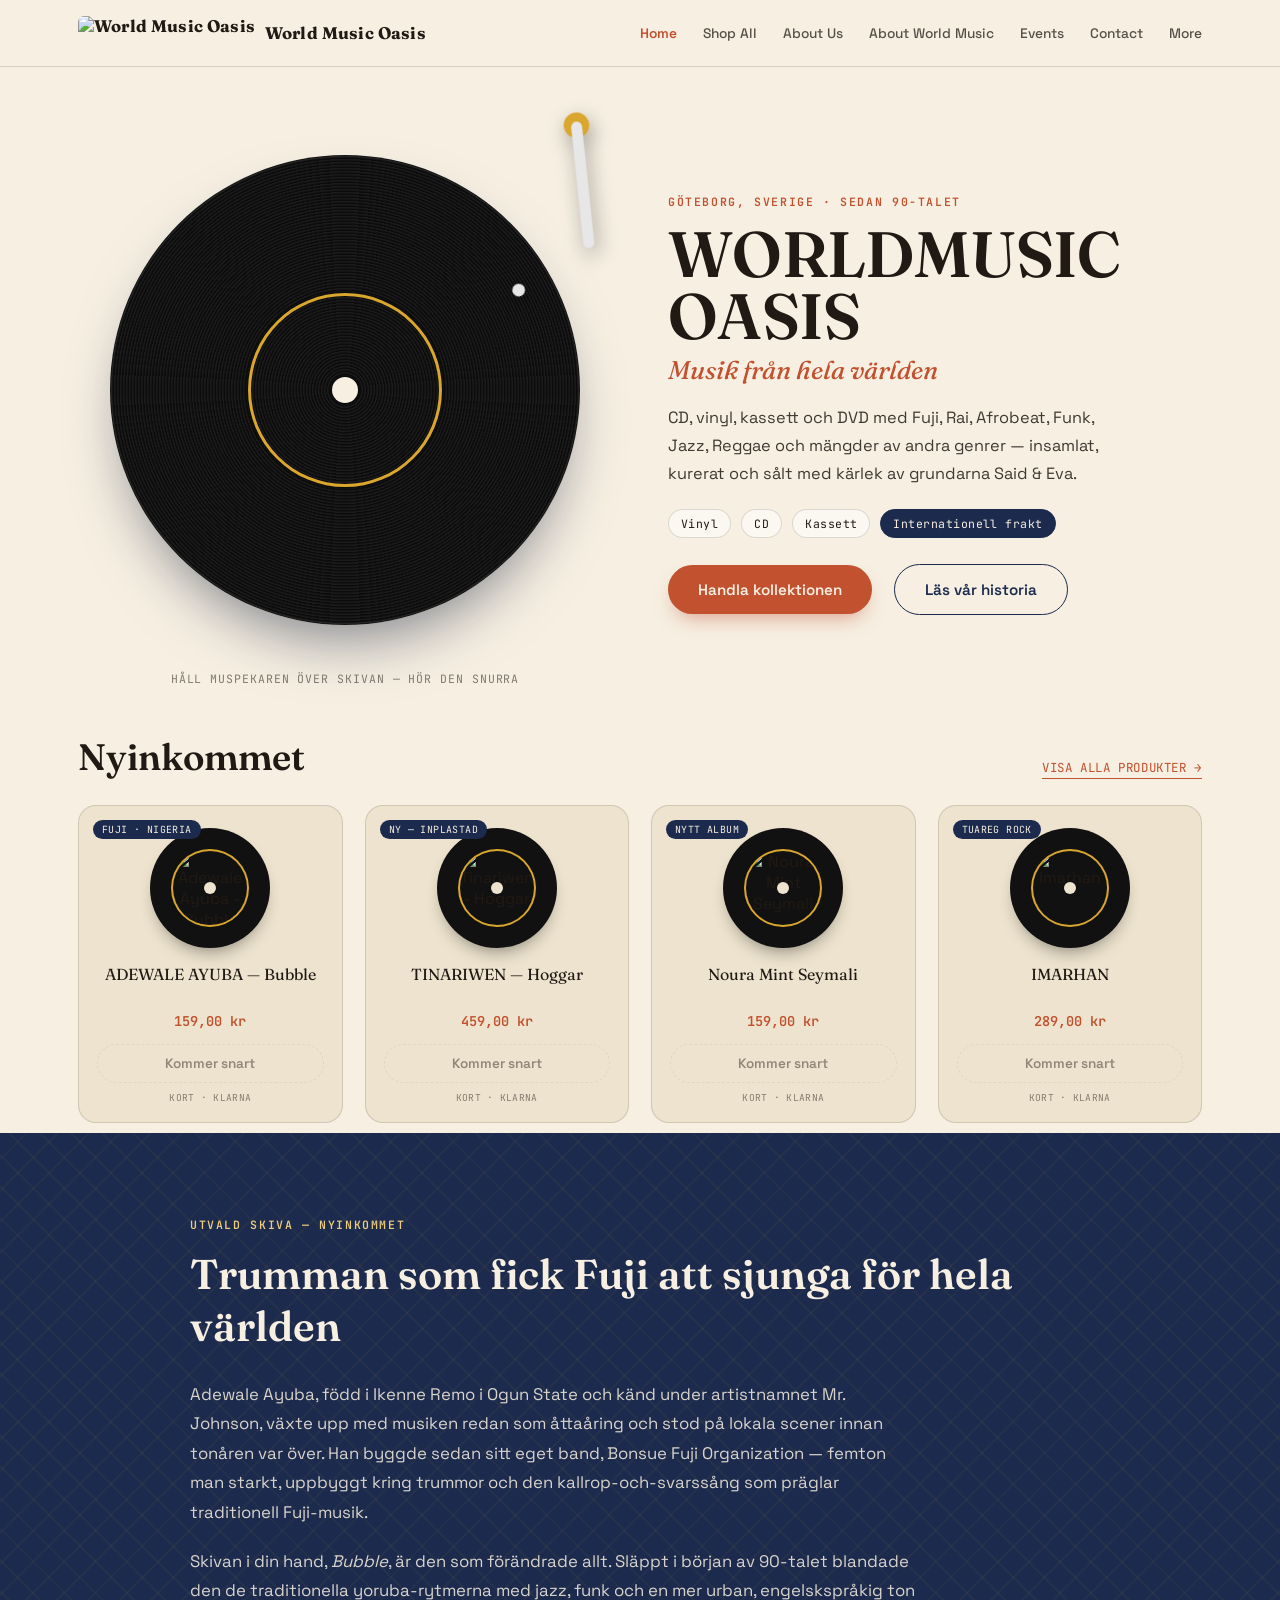
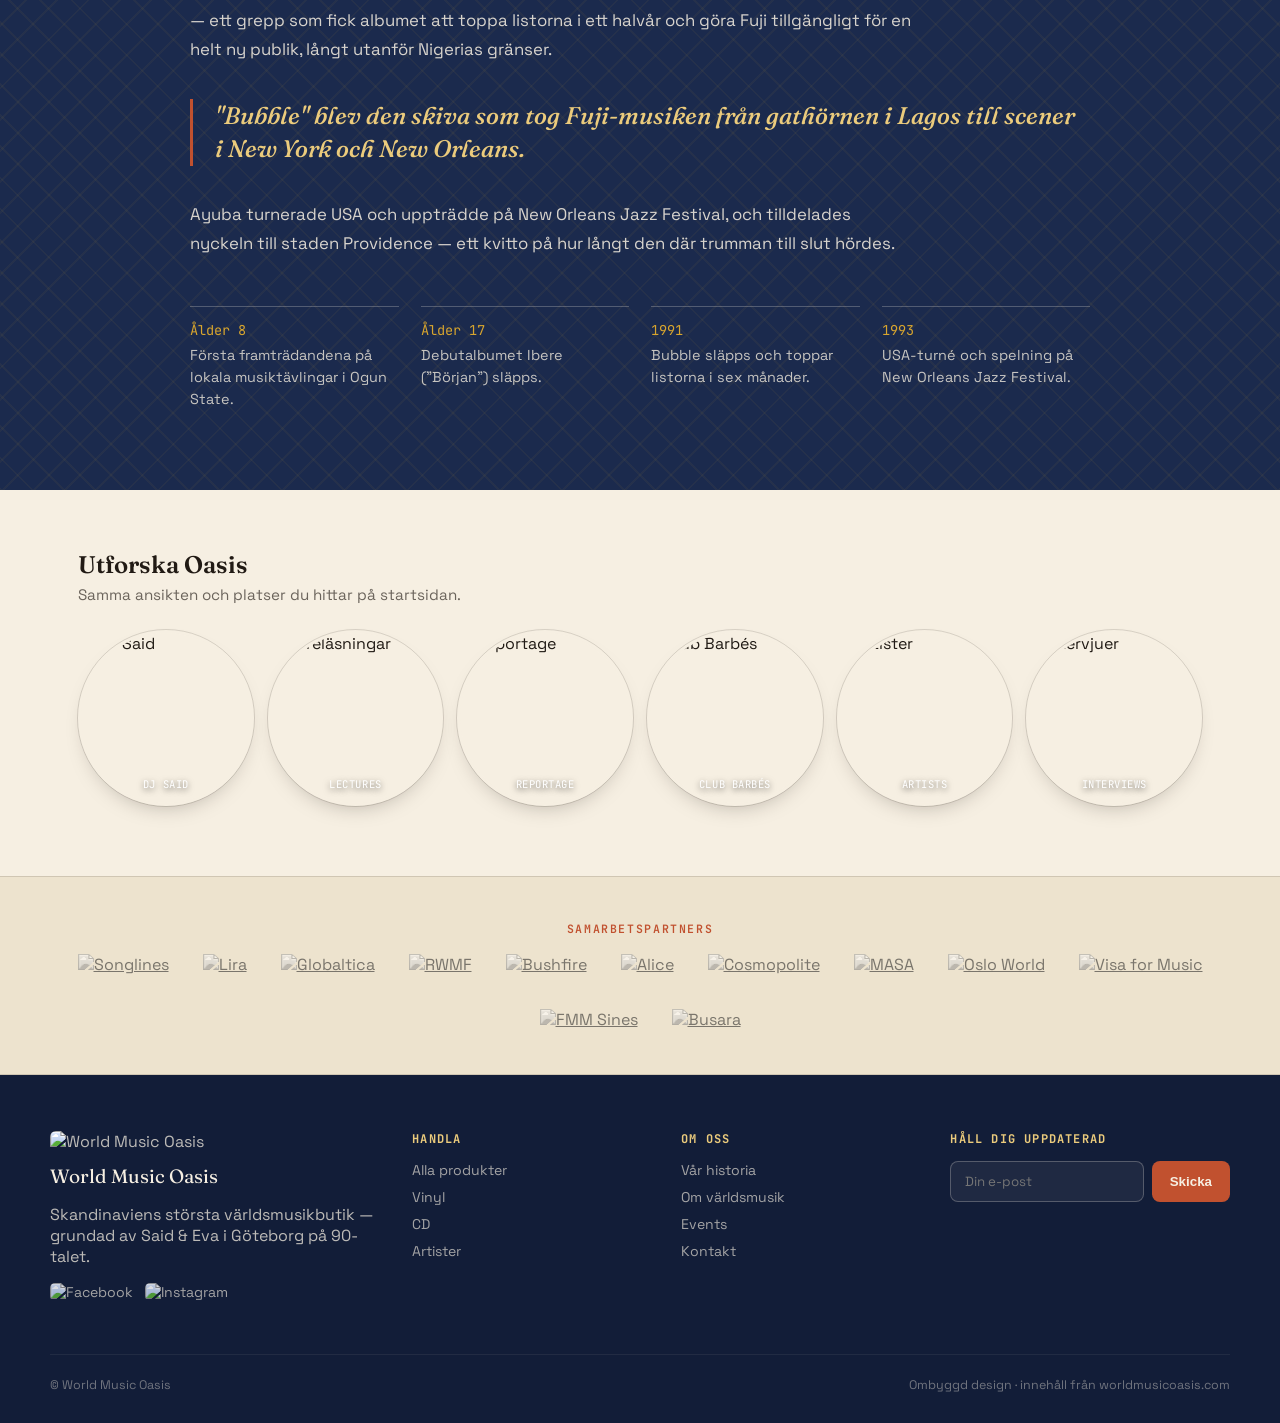
==== index.html @ 96581db7 "Add files via upload" ====
<!DOCTYPE html>
<html lang="sv">
<head>
<meta charset="UTF-8">
<meta name="viewport" content="width=device-width, initial-scale=1.0">
<title>Worldmusic Oasis — Musik från hela världen</title>
<link rel="preconnect" href="https://fonts.googleapis.com">
<link href="https://fonts.googleapis.com/css2?family=Fraunces:ital,opsz,wght@0,9..144,300;0,9..144,450;0,9..144,600;0,9..144,700;1,9..144,500&family=Space+Grotesk:wght@400;500;600;700&family=JetBrains+Mono:wght@400;500;600&display=swap" rel="stylesheet">
<link rel="stylesheet" href="style.css">
</head>
<body>

<header>
  <div class="nav-wrap">
    <a href="index.html" style="text-decoration:none;">
      <div class="logo"><img src="https://static.wixstatic.com/media/7166f7_0f824cdf5394435f9f5b06178131a06c~mv2.gif" alt="World Music Oasis" style="height:34px; width:auto; border-radius:6px;"> World Music&nbsp;Oasis</div>
    </a>
    <nav class="links">
      <a href="index.html">Home</a>
      <a href="shop-all.html">Shop All</a>
      <a href="about-us.html">About Us</a>
      <a href="about-world-music.html">About World Music</a>
      <a href="events.html">Events</a>
      <a href="contact.html">Contact</a>
      <a href="artists.html">More</a>
    </nav>
    <button class="mobile-toggle" aria-label="Meny">☰</button>
  </div>
  <div class="mobile-links">
    <a href="index.html">Home</a>
    <a href="shop-all.html">Shop All</a>
    <a href="about-us.html">About Us</a>
    <a href="about-world-music.html">About World Music</a>
    <a href="events.html">Events</a>
    <a href="contact.html">Contact</a>
    <a href="artists.html">More</a>
  </div>
</header>

<section class="hero" id="hem">
  <div>
    <div class="platter-stage" id="platter">
      <div class="vinyl">
        <div class="label"></div>
      </div>
      <svg class="tonearm" viewBox="0 0 100 100" fill="none" xmlns="http://www.w3.org/2000/svg">
        <circle cx="86" cy="12" r="7" fill="#D9A62E"/>
        <rect x="83" y="10" width="6" height="70" rx="3" fill="#e7e7e7" transform="rotate(18 86 12)"/>
        <circle cx="20" cy="82" r="3.5" fill="#e7e7e7"/>
      </svg>
    </div>
    <div class="play-hint">Håll muspekaren över skivan — hör den snurra</div>
  </div>

  <div class="hero-copy">
    <span class="eyebrow">Göteborg, Sverige · Sedan 90-talet</span>
    <h1>WORLDMUSIC<br>OASIS</h1>
    <div class="subtitle">Musik från hela världen</div>
    <p style="font-size:1.02rem; line-height:1.7; opacity:0.85; max-width:46ch; margin-top:18px;">
      CD, vinyl, kassett och DVD med Fuji, Rai, Afrobeat, Funk, Jazz, Reggae och mängder av andra
      genrer — insamlat, kurerat och sålt med kärlek av grundarna Said &amp; Eva.
    </p>

    <div class="meta-row">
      <span class="pill">Vinyl</span>
      <span class="pill">CD</span>
      <span class="pill">Kassett</span>
      <span class="pill condition">Internationell frakt</span>
    </div>

    <div class="buy-row">
      <a class="btn" href="shop-all.html" style="text-decoration:none; display:inline-block;">Handla kollektionen</a>
      <a class="btn ghost" href="about-us.html" style="text-decoration:none; display:inline-block;">Läs vår historia</a>
    </div>
  </div>
</section>


<section class="shop" id="butik">
  <div class="shop-head">
    <h2>Nyinkommet</h2>
    <a class="see-all" href="shop-all.html">Visa alla produkter →</a>
  </div>
  <div class="product-grid">

<div class="p-card">
      <div class="disc"><img src="https://static.wixstatic.com/media/7166f7_14593338bad542749aed587544c12a95~mv2.jpg" alt="Adewale Ayuba - Bubble"></div>
      <span class="badge">Fuji · Nigeria</span>
      <div class="name">ADEWALE AYUBA — Bubble</div>
      <div class="price">159,00 kr</div>
      <a class="buy-btn" data-stripe="adewale-ayuba" href="#">Köp nu</a>
      <div class="pay-badges">KORT · KLARNA</div>
    </div>

<div class="p-card">
      <div class="disc"><img src="https://static.wixstatic.com/media/7166f7_f01b69d1b4a3486a8fb952c3af6a6973~mv2.jpg" alt="Tinariwen - Hoggar"></div>
      <span class="badge">Ny — inplastad</span>
      <div class="name">TINARIWEN — Hoggar</div>
      <div class="price">459,00 kr</div>
      <a class="buy-btn" data-stripe="tinariwen-hoggar" href="#">Köp nu</a>
      <div class="pay-badges">KORT · KLARNA</div>
    </div>

<div class="p-card">
      <div class="disc"><img src="https://static.wixstatic.com/media/7166f7_c71e7d99a2d54791a388ea5726c3e480~mv2.jpg" alt="Noura Mint Seymali"></div>
      <span class="badge">Nytt album</span>
      <div class="name">Noura Mint Seymali</div>
      <div class="price">159,00 kr</div>
      <a class="buy-btn" data-stripe="noura-mint-seymali" href="#">Köp nu</a>
      <div class="pay-badges">KORT · KLARNA</div>
    </div>

<div class="p-card">
      <div class="disc"><img src="https://static.wixstatic.com/media/7166f7_0d36a2579d9541468afca482047975d0~mv2.jpg" alt="Imarhan"></div>
      <span class="badge">Tuareg rock</span>
      <div class="name">IMARHAN</div>
      <div class="price">289,00 kr</div>
      <a class="buy-btn" data-stripe="imarhan" href="#">Köp nu</a>
      <div class="pay-badges">KORT · KLARNA</div>
    </div>

  </div>
</section>

<section class="story adire-bg">
  <div class="story-inner">
    <span class="eyebrow">Utvald skiva — Nyinkommet</span>
    <h2>Trumman som fick Fuji att sjunga för hela världen</h2>
    <p>
      Adewale Ayuba, född i Ikenne Remo i Ogun State och känd under artistnamnet Mr. Johnson,
      växte upp med musiken redan som åttaåring och stod på lokala scener innan tonåren var över.
      Han byggde sedan sitt eget band, Bonsue Fuji Organization — femton man starkt, uppbyggt kring
      trummor och den kallrop-och-svarssång som präglar traditionell Fuji-musik.
    </p>
    <p>
      Skivan i din hand, <em>Bubble</em>, är den som förändrade allt. Släppt i början av 90-talet
      blandade den de traditionella yoruba-rytmerna med jazz, funk och en mer urban, engelskspråkig
      ton — ett grepp som fick albumet att toppa listorna i ett halvår och göra Fuji tillgängligt
      för en helt ny publik, långt utanför Nigerias gränser.
    </p>
    <div class="pull">
      "Bubble" blev den skiva som tog Fuji-musiken från gathörnen i Lagos till scener i New York
      och New Orleans.
    </div>
    <p>
      Ayuba turnerade USA och uppträdde på New Orleans Jazz Festival, och tilldelades nyckeln till
      staden Providence — ett kvitto på hur långt den där trumman till slut hördes.
    </p>

    <div class="timeline">
      <div class="tl-item">
        <div class="tl-year">Ålder 8</div>
        <div class="tl-text">Första framträdandena på lokala musiktävlingar i Ogun State.</div>
      </div>
      <div class="tl-item">
        <div class="tl-year">Ålder 17</div>
        <div class="tl-text">Debutalbumet Ibere (”Början”) släpps.</div>
      </div>
      <div class="tl-item">
        <div class="tl-year">1991</div>
        <div class="tl-text">Bubble släpps och toppar listorna i sex månader.</div>
      </div>
      <div class="tl-item">
        <div class="tl-year">1993</div>
        <div class="tl-text">USA-turné och spelning på New Orleans Jazz Festival.</div>
      </div>
    </div>
  </div>
</section>


<section class="explore">
  <h3>Utforska Oasis</h3>
  <p class="lead">Samma ansikten och platser du hittar på startsidan.</p>
  <div class="tile-grid">
    <a class="tile" href="https://www.worldmusicoasis.com/dj-said">
      <img src="https://static.wixstatic.com/media/7166f7_7521837ab2a44d3faf1ae3227e840b29~mv2.jpeg/v1/crop/x_226,y_0,w_631,h_634/fill/w_260,h_261,al_c,q_80,usm_0.66_1.00_0.01,enc_avif,quality_auto/said2.jpeg" alt="DJ Said">
      <span class="cap">DJ Said</span>
    </a>
    <a class="tile" href="https://www.worldmusicoasis.com/about-world-music-lectures">
      <img src="https://static.wixstatic.com/media/7166f7_aab682427e1e443aa6e0ceadcc2f5370~mv2.jpeg/v1/crop/x_211,y_429,w_377,h_378/fill/w_260,h_261,al_c,q_80,usm_0.66_1.00_0.01,enc_avif,quality_auto/mitrassatf.jpeg" alt="Föreläsningar">
      <span class="cap">Lectures</span>
    </a>
    <a class="tile" href="https://www.worldmusicoasis.com/reportage">
      <img src="https://static.wixstatic.com/media/7166f7_caa378e0107c48e58eef85d2fb7a9bc2~mv2.jpeg/v1/crop/x_7,y_919,w_592,h_608/fill/w_254,h_261,al_c,q_80,usm_0.66_1.00_0.01,enc_avif,quality_auto/said-5.jpeg" alt="Reportage">
      <span class="cap">Reportage</span>
    </a>
    <a class="tile" href="https://www.worldmusicoasis.com/club-barbes">
      <img src="https://static.wixstatic.com/media/7166f7_c73ff32344a54e0d898f25d38939cbee~mv2.jpeg/v1/crop/x_200,y_0,w_327,h_328/fill/w_260,h_261,al_c,q_80,usm_0.66_1.00_0.01,enc_avif,quality_auto/tisdass.jpeg" alt="Club Barbés">
      <span class="cap">Club Barbés</span>
    </a>
    <a class="tile" href="https://www.worldmusicoasis.com/artists">
      <img src="https://static.wixstatic.com/media/7166f7_b9ed5227f5da4b95acb08b5313476a7a~mv2.jpeg/v1/crop/x_251,y_0,w_337,h_339/fill/w_260,h_261,al_c,q_80,usm_0.66_1.00_0.01,enc_avif,quality_auto/goran.jpeg" alt="Artister">
      <span class="cap">Artists</span>
    </a>
    <a class="tile" href="https://www.worldmusicoasis.com">
      <img src="https://static.wixstatic.com/media/7166f7_e942408dedb54524a821d527164a5282~mv2.jpg/v1/crop/x_45,y_0,w_383,h_394/fill/w_254,h_261,al_c,q_80,usm_0.66_1.00_0.01,enc_avif,quality_auto/ali_edited.jpg" alt="Intervjuer">
      <span class="cap">Interviews</span>
    </a>
  </div>
</section>


<section class="partners">
  <div class="partners-inner">
    <span class="eyebrow">Samarbetspartners</span>
    <div class="logo-row">
      <a href="https://www.songlines.co.uk/"><img src="https://static.wixstatic.com/media/7166f7_846229ec7d954804942af5f8c13153a7~mv2.png/v1/fill/w_174,h_55,al_c,q_85,usm_0.66_1.00_0.01,enc_avif,quality_auto/Songlines.png" alt="Songlines"></a>
      <a href="https://www.lira.se/"><img src="https://static.wixstatic.com/media/7166f7_19bf4fa95d6b4df8967ec5f0bfca1dad~mv2.png/v1/fill/w_166,h_46,al_c,q_85,usm_0.66_1.00_0.01,enc_avif,quality_auto/lira-logo-2019.png" alt="Lira"></a>
      <a href="https://globaltica.pl/"><img src="https://static.wixstatic.com/media/7166f7_7c1747510991429bb4a9e89aabb86590~mv2.png/v1/fill/w_197,h_37,al_c,q_85,usm_0.66_1.00_0.01,enc_avif,quality_auto/globaltica-logo-01.png" alt="Globaltica"></a>
      <a href="https://rwmf.net/"><img src="https://static.wixstatic.com/media/7166f7_41294d9a8b4c438ab6e2bd0062120cf5~mv2.png/v1/fill/w_129,h_133,al_c,q_85,usm_0.66_1.00_0.01,enc_avif,quality_auto/RWMF-LOGO-cropped.png" alt="RWMF"></a>
      <a href="https://www.bush-fire.com/"><img src="https://static.wixstatic.com/media/7166f7_f3049c4bb7594cfbae0c6d9446e855a3~mv2.png/v1/crop/x_86,y_0,w_862,h_702/fill/w_130,h_102,al_c,q_85,usm_0.66_1.00_0.01,enc_avif,quality_auto/bushfire.png" alt="Bushfire"></a>
      <a href="https://alicecph.com/"><img src="https://static.wixstatic.com/media/7166f7_eadf4b941ebb4668beb16190f0f26e3b~mv2.png/v1/fill/w_188,h_107,al_c,q_85,usm_0.66_1.00_0.01,enc_avif,quality_auto/images.png" alt="Alice"></a>
      <a href="https://cosmopolite.no/"><img src="https://static.wixstatic.com/media/7166f7_535382f455e5461d8c22b4dec8519771~mv2.png/v1/fill/w_174,h_45,al_c,q_85,usm_0.66_1.00_0.01,enc_avif,quality_auto/logo.png" alt="Cosmopolite"></a>
      <a href="https://www.en.masa.ci/"><img src="https://static.wixstatic.com/media/7166f7_39625f5b4baf4d129ca061377dc2a211~mv2.png/v1/crop/x_62,y_0,w_692,h_150/fill/w_212,h_46,al_c,q_85,usm_0.66_1.00_0.01,enc_avif,quality_auto/logo-site-MASA-01-01.png" alt="MASA"></a>
      <a href="https://www.osloworld.no/"><img src="https://static.wixstatic.com/media/7166f7_3dadec3fd1254ef3a361cc6c0a9aec73~mv2.png/v1/fill/w_112,h_46,al_c,q_85,usm_0.66_1.00_0.01,enc_avif,quality_auto/oslo%20logo-01.png" alt="Oslo World"></a>
      <a href="http://www.visaformusic.com/"><img src="https://static.wixstatic.com/media/7166f7_202dc550b97f4b1888413e012d39efb4~mv2.png/v1/fill/w_234,h_71,al_c,q_85,usm_0.66_1.00_0.01,enc_avif,quality_auto/Visa%20for%20music%20logo.png" alt="Visa for Music"></a>
      <a href="https://www.fmmsines.pt/"><img src="https://static.wixstatic.com/media/7166f7_93dc5c8981c24600881a9e6da6a2eb9c~mv2.jpeg/v1/fill/w_203,h_102,al_c,q_80,usm_0.66_1.00_0.01,enc_avif,quality_auto/fmm_logotipo.jpeg" alt="FMM Sines"></a>
      <a href="https://www.busaramusic.org/"><img src="https://static.wixstatic.com/media/7166f7_505dd435e7864c72bb443fd3b5957d43~mv2.gif" alt="Busara"></a>
    </div>
  </div>
</section>


<footer>
  <div class="footer-inner">
    <div>
      <img src="https://static.wixstatic.com/media/7166f7_0f824cdf5394435f9f5b06178131a06c~mv2.gif" alt="World Music Oasis" style="height:38px; width:auto; margin-bottom:12px; border-radius:6px;">
      <div class="footer-brand">World Music&nbsp;Oasis</div>
      <p>Skandinaviens största världsmusikbutik — grundad av Said &amp; Eva i Göteborg på 90-talet.</p>
      <div style="display:flex; gap:12px; margin-top:16px;">
        <a href="https://www.facebook.com/Worldmusic-oasis-79179669321"><img src="https://static.wixstatic.com/media/0fdef751204647a3bbd7eaa2827ed4f9.png" alt="Facebook" style="width:22px; height:22px; border-radius:5px;"></a>
        <a href="https://www.instagram.com/worldmusic_oasis/"><img src="https://static.wixstatic.com/media/01c3aff52f2a4dffa526d7a9843d46ea.png" alt="Instagram" style="width:22px; height:22px; border-radius:5px;"></a>
      </div>
    </div>
    <div>
      <h4>Handla</h4>
      <a href="shop-all.html">Alla produkter</a>
      <a href="shop-all.html">Vinyl</a>
      <a href="shop-all.html">CD</a>
      <a href="shop-all.html">Artister</a>
    </div>
    <div>
      <h4>Om oss</h4>
      <a href="about-us.html">Vår historia</a>
      <a href="about-world-music.html">Om världsmusik</a>
      <a href="events.html">Events</a>
      <a href="contact.html">Kontakt</a>
    </div>
    <div>
      <h4>Håll dig uppdaterad</h4>
      <div class="newsletter">
        <input type="email" placeholder="Din e-post" />
        <button>Skicka</button>
      </div>
    </div>
  </div>
  <div class="bottom-line">
    <span>© World Music Oasis</span>
    <span>Ombyggd design · innehåll från worldmusicoasis.com</span>
  </div>
</footer>

<script src="stripe-config.js"></script>
<script src="site.js"></script>
</body>
</html>
---- style.css ----
:root{
    --indigo:#1B2A4D;
    --indigo-deep:#121D38;
    --gold:#D9A62E;
    --gold-soft:#EBCB7C;
    --rust:#C1512F;
    --cream:#F6EFE2;
    --cream-dim:#EDE3CE;
    --ink:#211A14;
    --line:rgba(33,26,20,0.14);
  }
  *{box-sizing:border-box;}
  html{scroll-behavior:smooth;}
  body{
    margin:0;
    background:var(--cream);
    color:var(--ink);
    font-family:'Space Grotesk', sans-serif;
    -webkit-font-smoothing:antialiased;
  }
  a{color:inherit;}
  .eyebrow{
    font-family:'JetBrains Mono', monospace;
    letter-spacing:0.14em;
    text-transform:uppercase;
    font-size:0.72rem;
    color:var(--rust);
    font-weight:600;
  }
  h1,h2,h3{
    font-family:'Fraunces', serif;
    margin:0;
    font-weight:600;
  }

  /* ---------- background texture ---------- */
  .adire-bg{
    background-color:var(--indigo);
    background-image:
      repeating-linear-gradient(45deg, rgba(217,166,46,0.05) 0px, rgba(217,166,46,0.05) 2px, transparent 2px, transparent 22px),
      repeating-linear-gradient(-45deg, rgba(217,166,46,0.05) 0px, rgba(217,166,46,0.05) 2px, transparent 2px, transparent 22px);
  }

  /* ---------- nav ---------- */
  header{
    position:sticky; top:0; z-index:50;
    background:rgba(246,239,226,0.92);
    backdrop-filter:blur(8px);
    border-bottom:1px solid var(--line);
  }
  .nav-wrap{
    max-width:1180px; margin:0 auto;
    display:flex; align-items:center; justify-content:space-between;
    padding:16px 28px;
  }
  .logo{
    display:flex; align-items:center; gap:10px;
    font-family:'Fraunces', serif; font-weight:700; font-size:1.05rem;
    letter-spacing:0.01em;
  }
  .logo .mark{
    width:30px; height:30px; border-radius:50%;
    background:conic-gradient(var(--indigo) 0 25%, var(--gold) 0 50%, var(--rust) 0 75%, var(--indigo) 0 100%);
    position:relative;
  }
  .logo .mark::after{
    content:''; position:absolute; inset:38%; background:var(--cream); border-radius:50%;
  }
  nav.links{ display:flex; gap:26px; font-size:0.86rem; font-weight:500;}
  nav.links a{ text-decoration:none; opacity:0.75; transition:opacity .2s;}
  nav.links a:hover{ opacity:1; color:var(--rust);}
  @media (max-width:760px){ nav.links{ display:none; } }

  /* ---------- hero ---------- */
  .hero{
    max-width:1180px; margin:0 auto;
    padding:56px 28px 40px;
    display:grid; grid-template-columns:1fr 1fr; gap:56px;
    align-items:center;
  }
  @media (max-width:900px){ .hero{ grid-template-columns:1fr; gap:36px; padding-top:32px;} }

  .platter-stage{
    position:relative; display:flex; align-items:center; justify-content:center;
    aspect-ratio:1/1;
  }
  .vinyl{
    width:88%; aspect-ratio:1/1; border-radius:50%;
    background:
      repeating-radial-gradient(circle at center, #0c0c0c 0px, #0c0c0c 1px, #1a1a1a 2px, #1a1a1a 3px);
    box-shadow:0 30px 60px -20px rgba(18,29,56,0.55), inset 0 0 0 2px rgba(255,255,255,0.04);
    position:relative;
    animation:spin 9s linear infinite;
    animation-play-state:paused;
  }
  .platter-stage:hover .vinyl, .platter-stage.playing .vinyl{ animation-play-state:running; }
  @keyframes spin{ to{ transform:rotate(360deg);} }
  .label{
    position:absolute; inset:0; margin:auto; width:40%; height:40%; border-radius:50%;
    background-image:url('https://static.wixstatic.com/media/7166f7_14593338bad542749aed587544c12a95~mv2.jpg/v1/fit/w_500,h_500,q_90/file.jpg');
    background-size:cover; background-position:center;
    box-shadow:0 0 0 3px var(--gold), 0 0 0 5px rgba(0,0,0,0.4);
  }
  .label::after{
    content:''; position:absolute; inset:0; margin:auto; width:14%; height:14%;
    background:var(--cream); border-radius:50%; box-shadow:0 0 0 2px rgba(0,0,0,0.5);
  }
  .tonearm{
    position:absolute; top:-4%; right:2%; width:34%; height:34%;
    transform-origin:88% 12%;
    transform:rotate(-24deg);
    transition:transform .6s cubic-bezier(.4,0,.2,1);
    filter:drop-shadow(0 8px 10px rgba(0,0,0,0.35));
  }
  .platter-stage:hover .tonearm, .platter-stage.playing .tonearm{ transform:rotate(4deg); }
  .play-hint{
    margin-top:14px; text-align:center; font-family:'JetBrains Mono',monospace;
    font-size:0.72rem; letter-spacing:0.08em; text-transform:uppercase; opacity:0.55;
  }

  .hero-copy .eyebrow{ margin-bottom:14px; display:block; }
  .hero-copy h1{
    font-size:clamp(2.6rem, 5vw, 4rem);
    line-height:0.98;
    letter-spacing:-0.01em;
  }
  .hero-copy .subtitle{
    font-family:'Fraunces', serif; font-style:italic; font-weight:450;
    font-size:1.6rem; color:var(--rust); margin-top:6px;
  }
  .meta-row{
    display:flex; flex-wrap:wrap; gap:10px; margin:22px 0 26px;
  }
  .pill{
    font-family:'JetBrains Mono', monospace; font-size:0.72rem; letter-spacing:0.04em;
    padding:6px 12px; border-radius:999px; border:1px solid var(--line);
    background:rgba(255,255,255,0.5);
  }
  .pill.condition{ background:var(--indigo); color:var(--cream); border-color:var(--indigo); }

  .buy-row{
    display:flex; align-items:center; gap:22px; margin-top:8px; flex-wrap:wrap;
  }
  .price-tag{
    font-family:'Fraunces', serif; font-weight:700; font-size:2.1rem; color:var(--indigo);
    position:relative;
  }
  .price-tag sup{ font-size:0.9rem; top:-0.9em; }
  .btn{
    font-family:'Space Grotesk', sans-serif; font-weight:600; font-size:0.95rem;
    padding:15px 30px; border-radius:999px; border:none; cursor:pointer;
    background:var(--rust); color:var(--cream);
    transition:transform .18s ease, box-shadow .18s ease;
    box-shadow:0 10px 20px -8px rgba(193,81,47,0.55);
  }
  .btn:hover{ transform:translateY(-2px); box-shadow:0 14px 26px -8px rgba(193,81,47,0.6); }
  .btn.ghost{
    background:transparent; color:var(--indigo); border:1.5px solid var(--indigo);
    box-shadow:none;
  }
  .btn.ghost:hover{ background:var(--indigo); color:var(--cream); }

  /* ---------- details strip ---------- */
  .strip{
    max-width:1180px; margin:10px auto 0; padding:0 28px 60px;
  }
  .cards{
    display:grid; grid-template-columns:repeat(4,1fr); gap:16px;
  }
  @media (max-width:760px){ .cards{ grid-template-columns:repeat(2,1fr); } }
  .card{
    background:var(--cream-dim);
    border:1px solid var(--line);
    border-radius:16px;
    padding:20px;
  }
  .card .eyebrow{ margin-bottom:8px; }
  .card .val{ font-family:'Fraunces', serif; font-size:1.15rem; }

  /* ---------- story section ---------- */
  .story{
    color:var(--cream);
    padding:80px 28px;
  }
  .story-inner{
    max-width:900px; margin:0 auto;
  }
  .story .eyebrow{ color:var(--gold-soft); }
  .story h2{
    font-size:clamp(1.8rem,3.4vw,2.6rem);
    margin:14px 0 28px;
    color:var(--cream);
  }
  .story p{
    font-size:1.05rem; line-height:1.75; color:rgba(246,239,226,0.86);
    margin:0 0 20px; max-width:66ch;
  }
  .pull{
    font-family:'Fraunces', serif; font-style:italic; font-weight:500;
    font-size:1.5rem; color:var(--gold-soft); line-height:1.4;
    border-left:3px solid var(--rust); padding-left:22px; margin:34px 0;
    max-width:56ch;
  }

  .timeline{
    display:grid; grid-template-columns:repeat(4,1fr); gap:22px; margin-top:48px;
  }
  @media (max-width:820px){ .timeline{ grid-template-columns:repeat(2,1fr);} }
  .tl-item{ border-top:1px solid rgba(246,239,226,0.25); padding-top:14px; }
  .tl-year{ font-family:'JetBrains Mono',monospace; color:var(--gold); font-size:0.85rem; }
  .tl-text{ font-size:0.9rem; color:rgba(246,239,226,0.78); margin-top:6px; line-height:1.5;}

  /* ---------- more / related ---------- */
  .more{
    max-width:1180px; margin:0 auto; padding:70px 28px;
  }
  .more h3{ font-size:1.5rem; margin-bottom:6px; }
  .more p.lead{ opacity:0.65; margin:0 0 30px; font-size:0.95rem; }
  .browse-row{
    display:flex; gap:14px; flex-wrap:wrap;
  }
  .browse-chip{
    padding:12px 20px; border-radius:12px; border:1px solid var(--line);
    background:var(--cream-dim); text-decoration:none; font-size:0.9rem; font-weight:500;
    display:flex; align-items:center; gap:8px;
    transition:background .2s, border-color .2s;
  }
  .browse-chip:hover{ background:var(--indigo); color:var(--cream); border-color:var(--indigo); }
  .dot{ width:7px; height:7px; border-radius:50%; background:var(--rust); }

  /* ---------- footer ---------- */
  footer{
    background:var(--indigo-deep); color:rgba(246,239,226,0.75);
    padding:56px 28px 30px;
  }
  .footer-inner{
    max-width:1180px; margin:0 auto;
    display:grid; grid-template-columns:1.4fr 1fr 1fr 1.2fr; gap:36px;
  }
  @media (max-width:820px){ .footer-inner{ grid-template-columns:1fr 1fr; } }
  footer h4{
    font-family:'JetBrains Mono',monospace; font-size:0.75rem; letter-spacing:0.1em;
    text-transform:uppercase; color:var(--gold-soft); margin:0 0 14px;
  }
  footer a{ display:block; text-decoration:none; font-size:0.88rem; margin-bottom:9px; opacity:0.85; }
  footer a:hover{ opacity:1; color:var(--gold-soft); }
  .footer-brand{ font-family:'Fraunces',serif; font-size:1.2rem; color:var(--cream); margin-bottom:10px; }
  .footer-brand p{ font-size:0.88rem; line-height:1.6; max-width:34ch; opacity:0.7; }
  .newsletter{ display:flex; gap:8px; margin-top:14px; }
  .newsletter input{
    flex:1; padding:11px 14px; border-radius:8px; border:1px solid rgba(246,239,226,0.25);
    background:rgba(246,239,226,0.06); color:var(--cream); font-family:'Space Grotesk';
  }
  .newsletter button{
    padding:11px 18px; border-radius:8px; border:none; background:var(--rust); color:var(--cream);
    font-weight:600; cursor:pointer;
  }
  /* ---------- news / recommends ---------- */
  .news{
    max-width:1180px; margin:0 auto; padding:20px 28px 10px;
  }
  .news h3{ font-size:1.5rem; margin-bottom:6px; }
  .news p.lead{ opacity:0.65; margin:0 0 26px; font-size:0.95rem; }
  .news-grid{
    display:grid; grid-template-columns:repeat(3,1fr); gap:18px;
  }
  @media (max-width:820px){ .news-grid{ grid-template-columns:1fr; } }
  .news-card{
    border-radius:16px; overflow:hidden; background:var(--cream-dim);
    border:1px solid var(--line); text-decoration:none; color:var(--ink);
    display:block; transition:transform .2s ease;
  }
  .news-card:hover{ transform:translateY(-4px); }
  .news-card img{ width:100%; aspect-ratio:16/11; object-fit:cover; display:block; }
  .news-card .body{ padding:16px 18px 20px; }
  .news-card .eyebrow{ margin-bottom:6px; display:block; }
  .news-card .ttl{ font-family:'Fraunces',serif; font-size:1.05rem; line-height:1.3; }

  /* ---------- explore tiles ---------- */
  .explore{
    max-width:1180px; margin:0 auto; padding:60px 28px 10px;
  }
  .explore h3{ font-size:1.5rem; margin-bottom:6px; }
  .explore p.lead{ opacity:0.65; margin:0 0 26px; font-size:0.95rem; }
  .tile-grid{
    display:grid; grid-template-columns:repeat(6,1fr); gap:14px;
  }
  @media (max-width:900px){ .tile-grid{ grid-template-columns:repeat(3,1fr);} }
  @media (max-width:520px){ .tile-grid{ grid-template-columns:repeat(2,1fr);} }
  .tile{
    position:relative; border-radius:50%; aspect-ratio:1/1; overflow:hidden;
    text-decoration:none; display:block; box-shadow:0 10px 22px -12px rgba(33,26,20,0.35);
    border:3px solid var(--cream);
    outline:1px solid var(--line);
  }
  .tile img{ width:100%; height:100%; object-fit:cover; display:block; filter:saturate(0.92); transition:transform .35s ease, filter .35s ease; }
  .tile:hover img{ transform:scale(1.08); filter:saturate(1.1); }
  .tile .cap{
    position:absolute; left:0; right:0; bottom:0; padding:0 0 12px; text-align:center;
    font-family:'JetBrains Mono',monospace; font-size:0.66rem; letter-spacing:0.05em; text-transform:uppercase;
    color:#fff; text-shadow:0 2px 6px rgba(0,0,0,0.65);
  }

  /* ---------- partners ---------- */
  .partners{
    background:var(--cream-dim); border-top:1px solid var(--line); border-bottom:1px solid var(--line);
    margin-top:60px; padding:44px 28px;
  }
  .partners-inner{ max-width:1180px; margin:0 auto; }
  .partners .eyebrow{ display:block; margin-bottom:18px; text-align:center; }
  .logo-row{
    display:flex; flex-wrap:wrap; align-items:center; justify-content:center; gap:34px;
  }
  .logo-row img{
    height:34px; width:auto; object-fit:contain;
    filter:grayscale(1) opacity(0.55);
    transition:filter .2s ease;
  }
  .logo-row img:hover{ filter:grayscale(0) opacity(1); }

  /* ---------- product grid ---------- */
  .shop{
    max-width:1180px; margin:0 auto; padding:8px 28px 10px;
  }
  .shop-head{
    display:flex; align-items:flex-end; justify-content:space-between; gap:20px;
    margin-bottom:26px; flex-wrap:wrap;
  }
  .shop-head h2{ font-size:clamp(1.7rem,3vw,2.3rem); }
  .shop-head .see-all{
    font-family:'JetBrains Mono',monospace; font-size:0.78rem; letter-spacing:0.05em;
    text-transform:uppercase; text-decoration:none; color:var(--rust); border-bottom:1px solid var(--rust);
    padding-bottom:2px; white-space:nowrap;
  }
  .product-grid{
    display:grid; grid-template-columns:repeat(4,1fr); gap:22px;
  }
  @media (max-width:960px){ .product-grid{ grid-template-columns:repeat(3,1fr);} }
  @media (max-width:680px){ .product-grid{ grid-template-columns:repeat(2,1fr);} }
  .p-card{
    text-decoration:none; color:var(--ink); display:block;
    background:var(--cream-dim);
    border:1px solid var(--line);
    border-radius:18px;
    padding:22px 18px 18px;
    text-align:center;
    position:relative;
    transition:transform .2s ease, box-shadow .2s ease;
  }
  .p-card:hover{ transform:translateY(-5px); box-shadow:0 18px 30px -18px rgba(33,26,20,0.35); }
  .p-card .disc{
    width:120px; height:120px; margin:0 auto 16px; border-radius:50%;
    position:relative; background:#111;
    box-shadow:0 10px 18px -8px rgba(0,0,0,0.45);
  }
  .p-card .disc img{
    position:absolute; inset:0; margin:auto; width:62%; height:62%; border-radius:50%;
    object-fit:cover; box-shadow:0 0 0 2px var(--gold);
  }
  .p-card .disc::after{
    content:''; position:absolute; inset:0; margin:auto; width:10%; height:10%;
    background:var(--cream-dim); border-radius:50%;
  }
  .p-card .badge{
    position:absolute; top:14px; left:14px;
    font-family:'JetBrains Mono',monospace; font-size:0.62rem; letter-spacing:0.04em; text-transform:uppercase;
    background:var(--indigo); color:var(--cream); padding:3px 9px; border-radius:999px;
  }
  .p-card .name{ font-family:'Fraunces',serif; font-size:1rem; line-height:1.3; min-height:2.5em; }
  .p-card .price{
    font-family:'JetBrains Mono',monospace; font-size:0.85rem; color:var(--rust); margin-top:8px; font-weight:600;
  }
  .buy-btn{
    display:block; margin-top:14px; text-decoration:none;
    font-family:'Space Grotesk',sans-serif; font-weight:600; font-size:0.85rem;
    padding:10px 0; border-radius:999px; background:var(--rust); color:var(--cream);
    transition:transform .15s ease, background .15s ease;
  }
  .buy-btn:hover{ transform:translateY(-1px); background:#a8461f; }
  .buy-btn.soon{
    background:transparent; color:var(--ink); opacity:0.45; border:1.5px dashed var(--line); cursor:not-allowed;
  }
  .buy-btn.soon:hover{ transform:none; background:transparent; }
  .pay-badges{
    display:flex; align-items:center; justify-content:center; gap:6px; margin-top:8px;
    font-family:'JetBrains Mono',monospace; font-size:0.6rem; letter-spacing:0.03em; opacity:0.5;
  }

  /* ---------- about ---------- */
  .about{
    max-width:1180px; margin:0 auto; padding:70px 28px;
    display:grid; grid-template-columns:1fr 1fr; gap:56px; align-items:center;
  }
  @media (max-width:860px){ .about{ grid-template-columns:1fr; } }
  .about img{ width:100%; border-radius:18px; display:block; box-shadow:0 20px 40px -20px rgba(33,26,20,0.4); }
  .about-copy p{ font-size:1rem; line-height:1.75; opacity:0.85; margin:14px 0; }
  .about-copy h2{ font-size:clamp(1.7rem,3vw,2.3rem); margin-bottom:4px; }

  /* ---------- contact ---------- */
  .contact{
    max-width:1180px; margin:0 auto; padding:70px 28px;
    display:grid; grid-template-columns:1fr 1fr; gap:40px;
  }
  @media (max-width:820px){ .contact{ grid-template-columns:1fr; } }
  .contact h2{ font-size:clamp(1.7rem,3vw,2.3rem); margin-bottom:16px; }
  .contact-card{
    background:var(--indigo); color:var(--cream); border-radius:20px; padding:34px;
  }
  .contact-card .row{ display:flex; gap:14px; margin-bottom:18px; align-items:flex-start; }
  .contact-card .row .lbl{
    font-family:'JetBrains Mono',monospace; font-size:0.7rem; letter-spacing:0.06em; text-transform:uppercase;
    color:var(--gold-soft); min-width:88px;
  }
  .contact-card .row .val{ font-size:0.98rem; line-height:1.5; opacity:0.92; }
  .contact-card a{ color:var(--cream); text-decoration:underline; }
  .contact-form{ background:var(--cream-dim); border:1px solid var(--line); border-radius:20px; padding:34px; }
  .contact-form input, .contact-form textarea{
    width:100%; padding:12px 14px; border-radius:10px; border:1px solid var(--line);
    background:#fff; font-family:'Space Grotesk'; margin-bottom:14px; font-size:0.92rem;
  }
  .contact-form textarea{ min-height:100px; resize:vertical; }
  .contact-form button{
    font-family:'Space Grotesk'; font-weight:600; font-size:0.92rem; padding:13px 26px;
    border-radius:999px; border:none; background:var(--rust); color:var(--cream); cursor:pointer;
  }

  .bottom-line{
    max-width:1180px; margin:44px auto 0; padding-top:22px;
    border-top:1px solid rgba(246,239,226,0.12);
    display:flex; justify-content:space-between; font-size:0.78rem; opacity:0.55; flex-wrap:wrap; gap:10px;
  }

/* ---------- nav active state + mobile menu ---------- */
nav.links a.active{ opacity:1; color:var(--rust); font-weight:600; }
.mobile-toggle{ display:none; background:none; border:none; font-size:1.4rem; cursor:pointer; color:var(--indigo); }
@media (max-width:760px){
  .mobile-toggle{ display:block; }
}
.mobile-links{
  display:none; flex-direction:column; gap:2px; padding:10px 28px 18px;
  border-top:1px solid var(--line); background:var(--cream);
}
.mobile-links.open{ display:flex; }
.mobile-links a{
  padding:12px 4px; text-decoration:none; color:var(--ink); font-size:0.95rem;
  border-bottom:1px solid var(--line);
}
.mobile-links a.active{ color:var(--rust); font-weight:600; }

/* ---------- page hero (non-home pages) ---------- */
.page-hero{
  max-width:1180px; margin:0 auto; padding:56px 28px 20px;
}
.page-hero .eyebrow{ display:block; margin-bottom:10px; }
.page-hero h1{ font-size:clamp(2.2rem,4.2vw,3.2rem); line-height:1.02; }
.page-hero p{ font-size:1.02rem; opacity:0.75; max-width:60ch; margin-top:14px; line-height:1.7; }

/* ---------- simple content page ---------- */
.content{
  max-width:800px; margin:0 auto; padding:20px 28px 70px;
}
.content h2{ font-size:1.5rem; margin:36px 0 14px; }
.content p{ font-size:1.02rem; line-height:1.8; opacity:0.85; margin:0 0 18px; }
.content .pull{
  font-family:'Fraunces', serif; font-style:italic; font-weight:500;
  font-size:1.3rem; color:var(--rust); line-height:1.5;
  border-left:3px solid var(--rust); padding-left:20px; margin:28px 0;
}
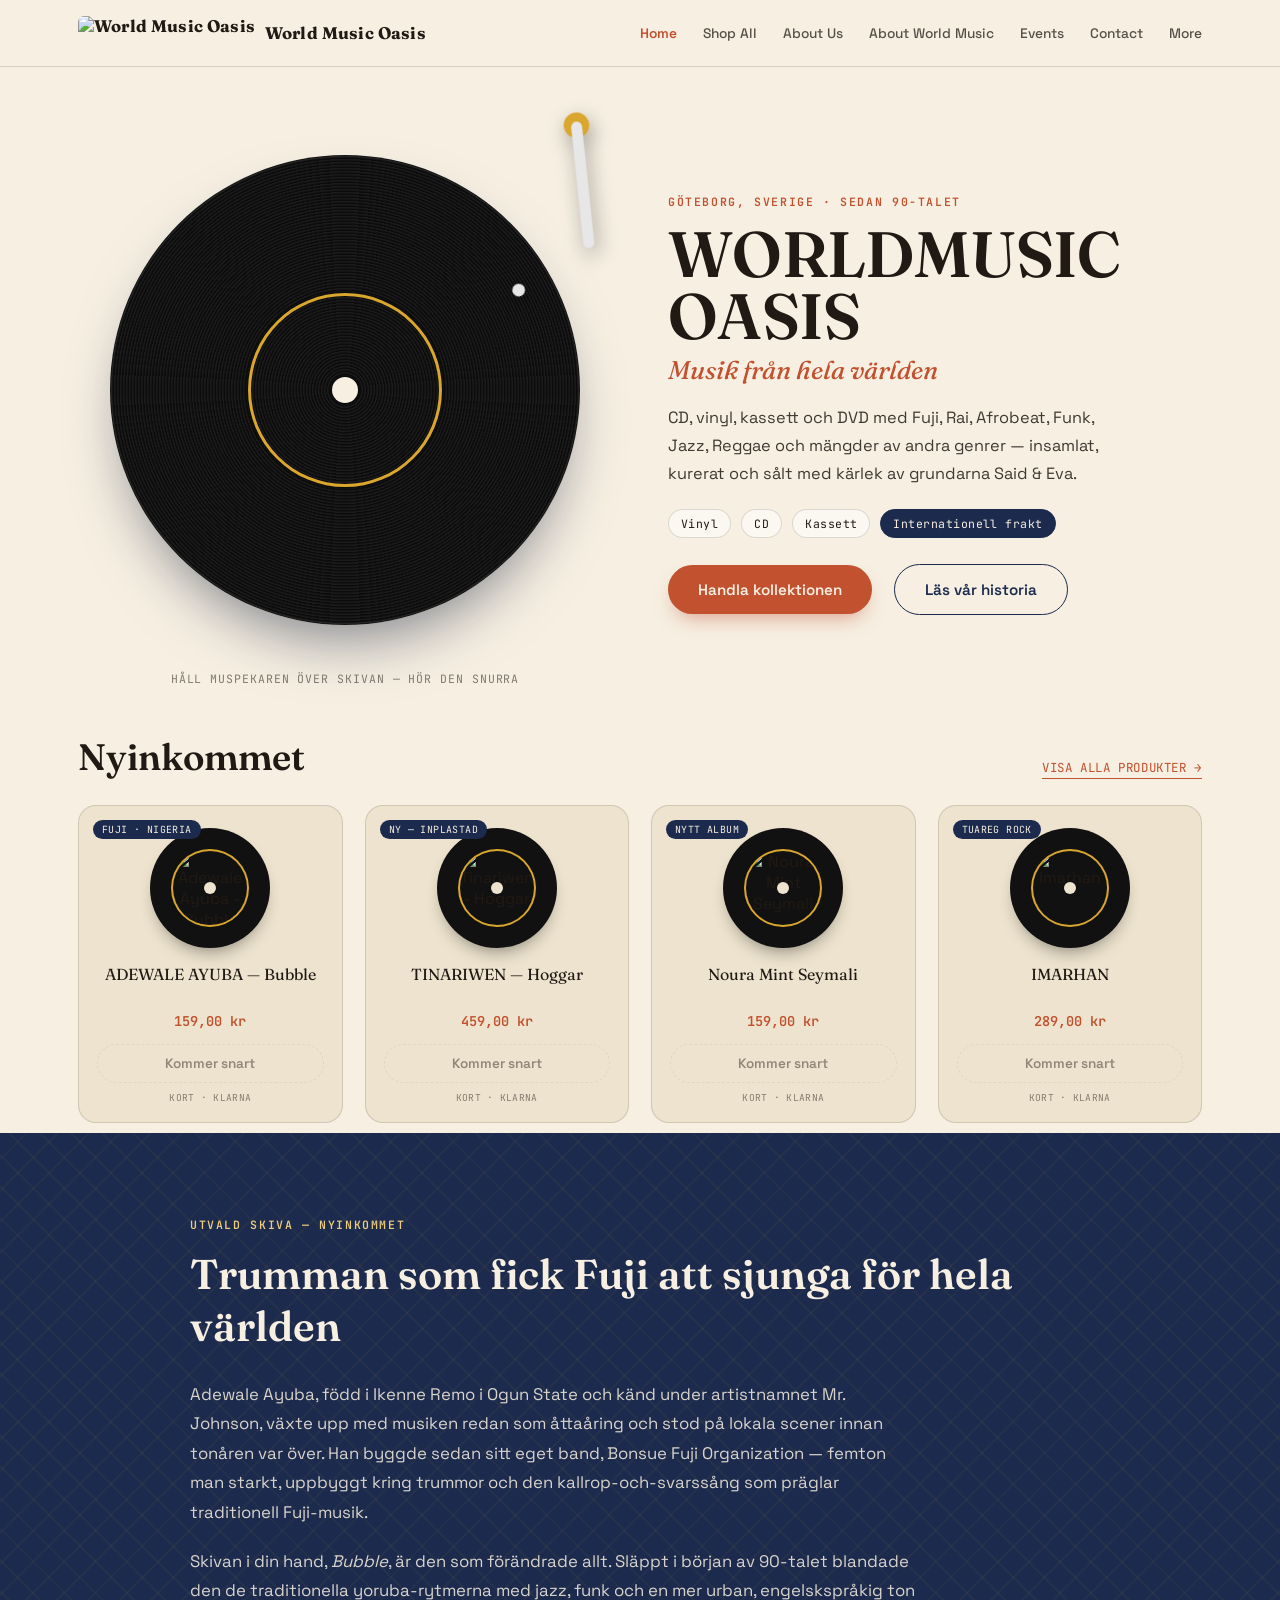
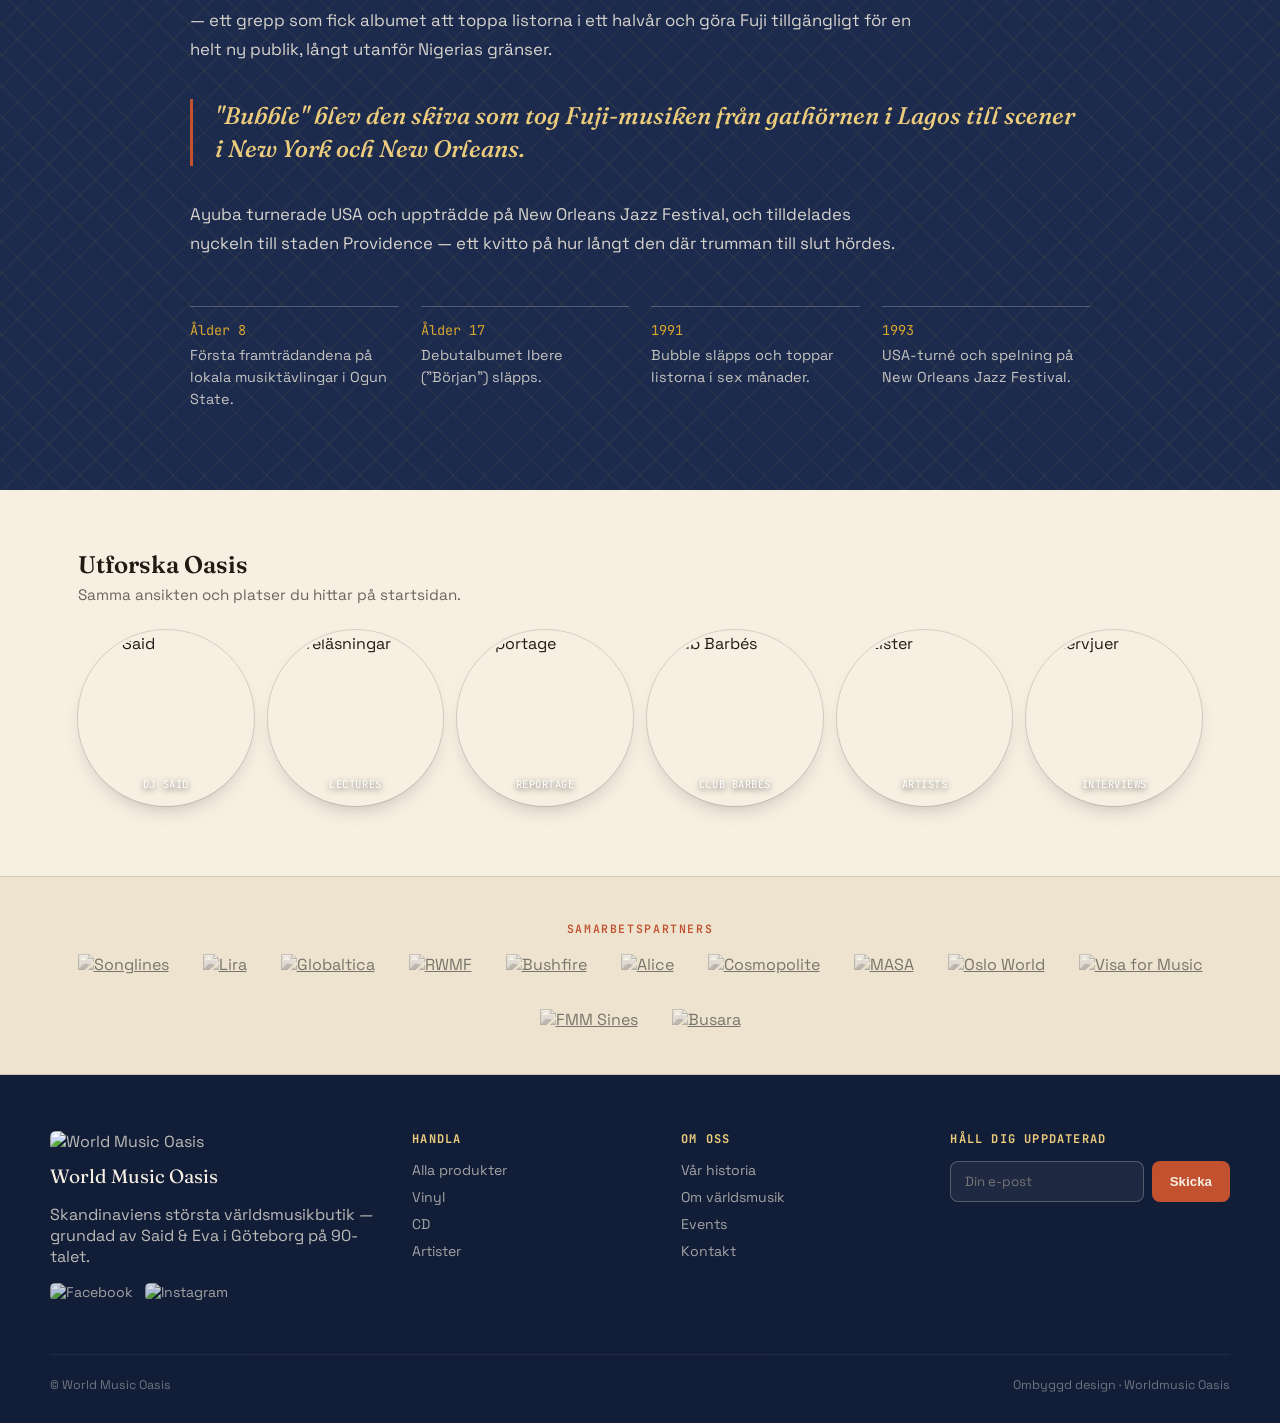
==== commit 186789db: "Add files via upload" ====
--- a/index.html
+++ b/index.html
@@ -173,27 +173,27 @@
   <h3>Utforska Oasis</h3>
   <p class="lead">Samma ansikten och platser du hittar på startsidan.</p>
   <div class="tile-grid">
-    <a class="tile" href="https://www.worldmusicoasis.com/dj-said">
+    <a class="tile" href="artists.html">
       <img src="https://static.wixstatic.com/media/7166f7_7521837ab2a44d3faf1ae3227e840b29~mv2.jpeg/v1/crop/x_226,y_0,w_631,h_634/fill/w_260,h_261,al_c,q_80,usm_0.66_1.00_0.01,enc_avif,quality_auto/said2.jpeg" alt="DJ Said">
       <span class="cap">DJ Said</span>
     </a>
-    <a class="tile" href="https://www.worldmusicoasis.com/about-world-music-lectures">
+    <a class="tile" href="about-world-music.html">
       <img src="https://static.wixstatic.com/media/7166f7_aab682427e1e443aa6e0ceadcc2f5370~mv2.jpeg/v1/crop/x_211,y_429,w_377,h_378/fill/w_260,h_261,al_c,q_80,usm_0.66_1.00_0.01,enc_avif,quality_auto/mitrassatf.jpeg" alt="Föreläsningar">
       <span class="cap">Lectures</span>
     </a>
-    <a class="tile" href="https://www.worldmusicoasis.com/reportage">
+    <a class="tile" href="events.html">
       <img src="https://static.wixstatic.com/media/7166f7_caa378e0107c48e58eef85d2fb7a9bc2~mv2.jpeg/v1/crop/x_7,y_919,w_592,h_608/fill/w_254,h_261,al_c,q_80,usm_0.66_1.00_0.01,enc_avif,quality_auto/said-5.jpeg" alt="Reportage">
       <span class="cap">Reportage</span>
     </a>
-    <a class="tile" href="https://www.worldmusicoasis.com/club-barbes">
+    <a class="tile" href="artists.html">
       <img src="https://static.wixstatic.com/media/7166f7_c73ff32344a54e0d898f25d38939cbee~mv2.jpeg/v1/crop/x_200,y_0,w_327,h_328/fill/w_260,h_261,al_c,q_80,usm_0.66_1.00_0.01,enc_avif,quality_auto/tisdass.jpeg" alt="Club Barbés">
       <span class="cap">Club Barbés</span>
     </a>
-    <a class="tile" href="https://www.worldmusicoasis.com/artists">
+    <a class="tile" href="artists.html">
       <img src="https://static.wixstatic.com/media/7166f7_b9ed5227f5da4b95acb08b5313476a7a~mv2.jpeg/v1/crop/x_251,y_0,w_337,h_339/fill/w_260,h_261,al_c,q_80,usm_0.66_1.00_0.01,enc_avif,quality_auto/goran.jpeg" alt="Artister">
       <span class="cap">Artists</span>
     </a>
-    <a class="tile" href="https://www.worldmusicoasis.com">
+    <a class="tile" href="index.html">
       <img src="https://static.wixstatic.com/media/7166f7_e942408dedb54524a821d527164a5282~mv2.jpg/v1/crop/x_45,y_0,w_383,h_394/fill/w_254,h_261,al_c,q_80,usm_0.66_1.00_0.01,enc_avif,quality_auto/ali_edited.jpg" alt="Intervjuer">
       <span class="cap">Interviews</span>
     </a>
@@ -257,7 +257,7 @@
   </div>
   <div class="bottom-line">
     <span>© World Music Oasis</span>
-    <span>Ombyggd design · innehåll från worldmusicoasis.com</span>
+    <span>Ombyggd design · Worldmusic Oasis</span>
   </div>
 </footer>
 
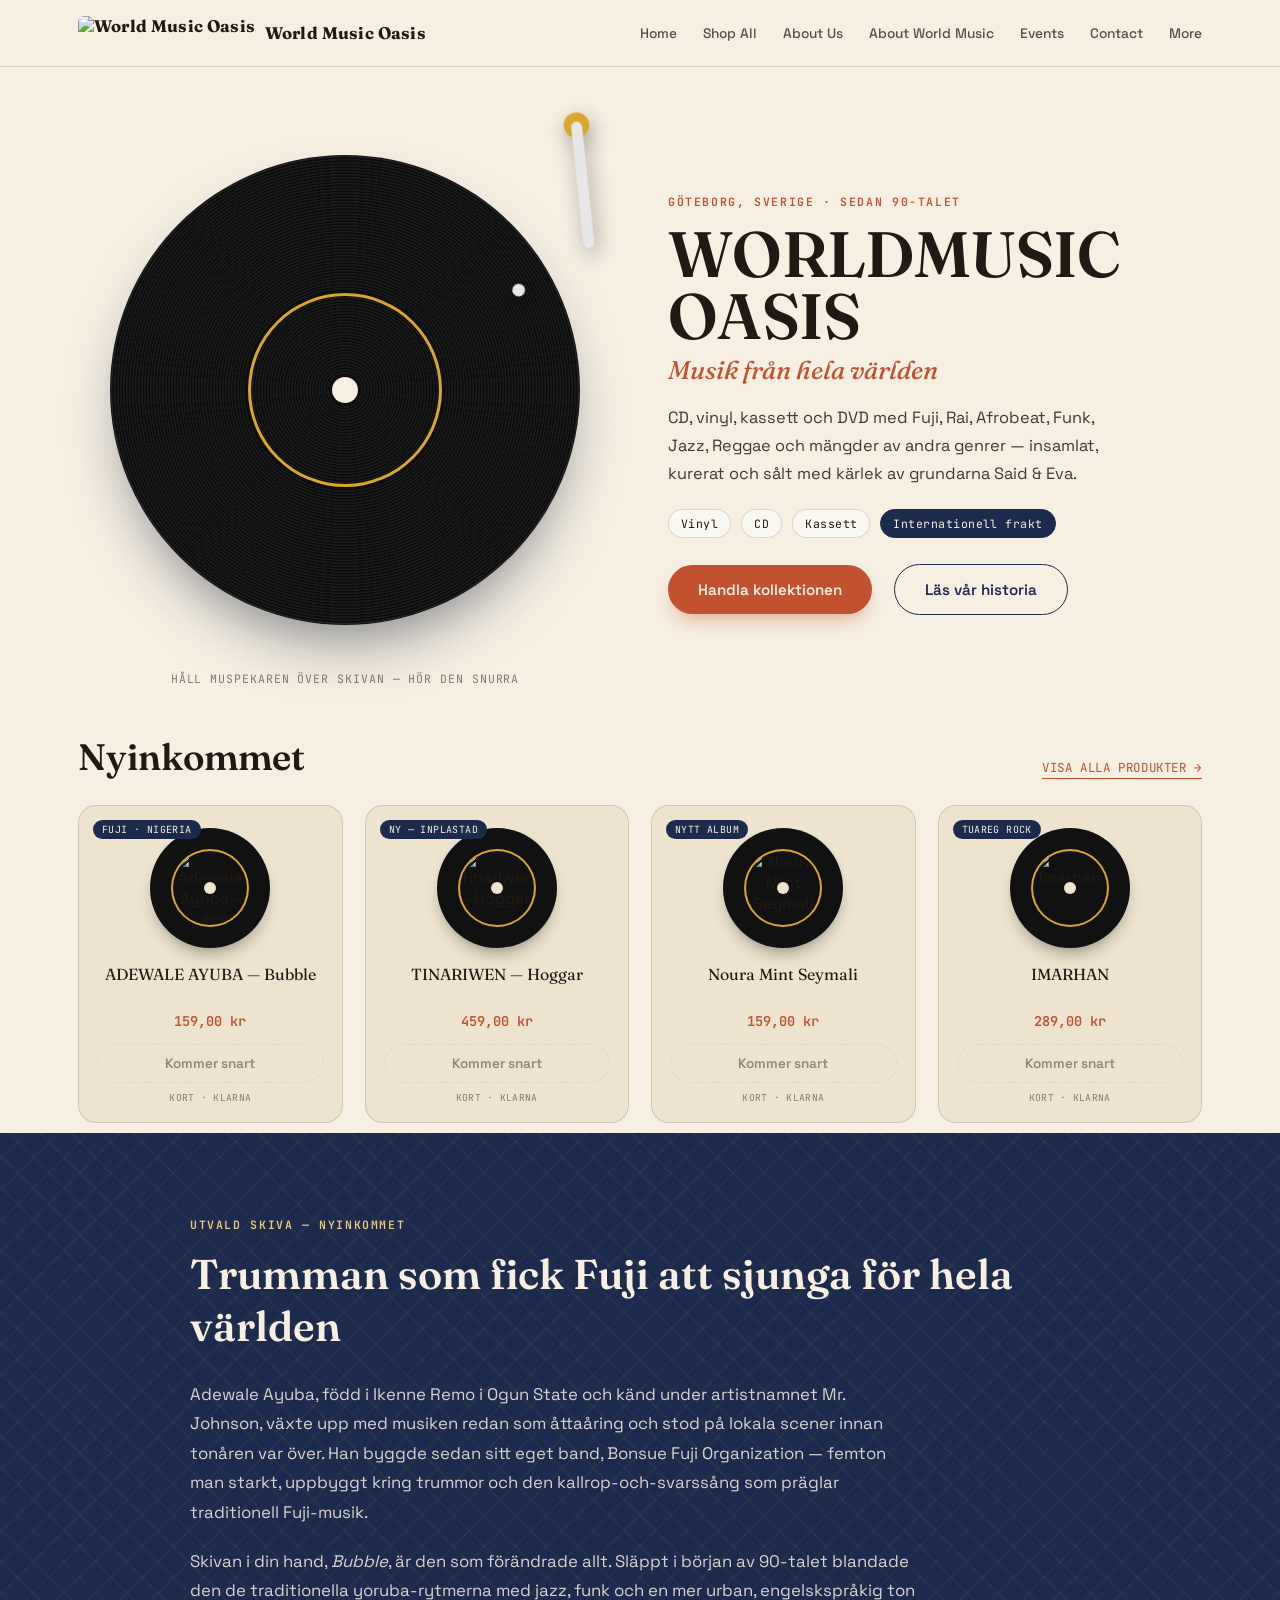
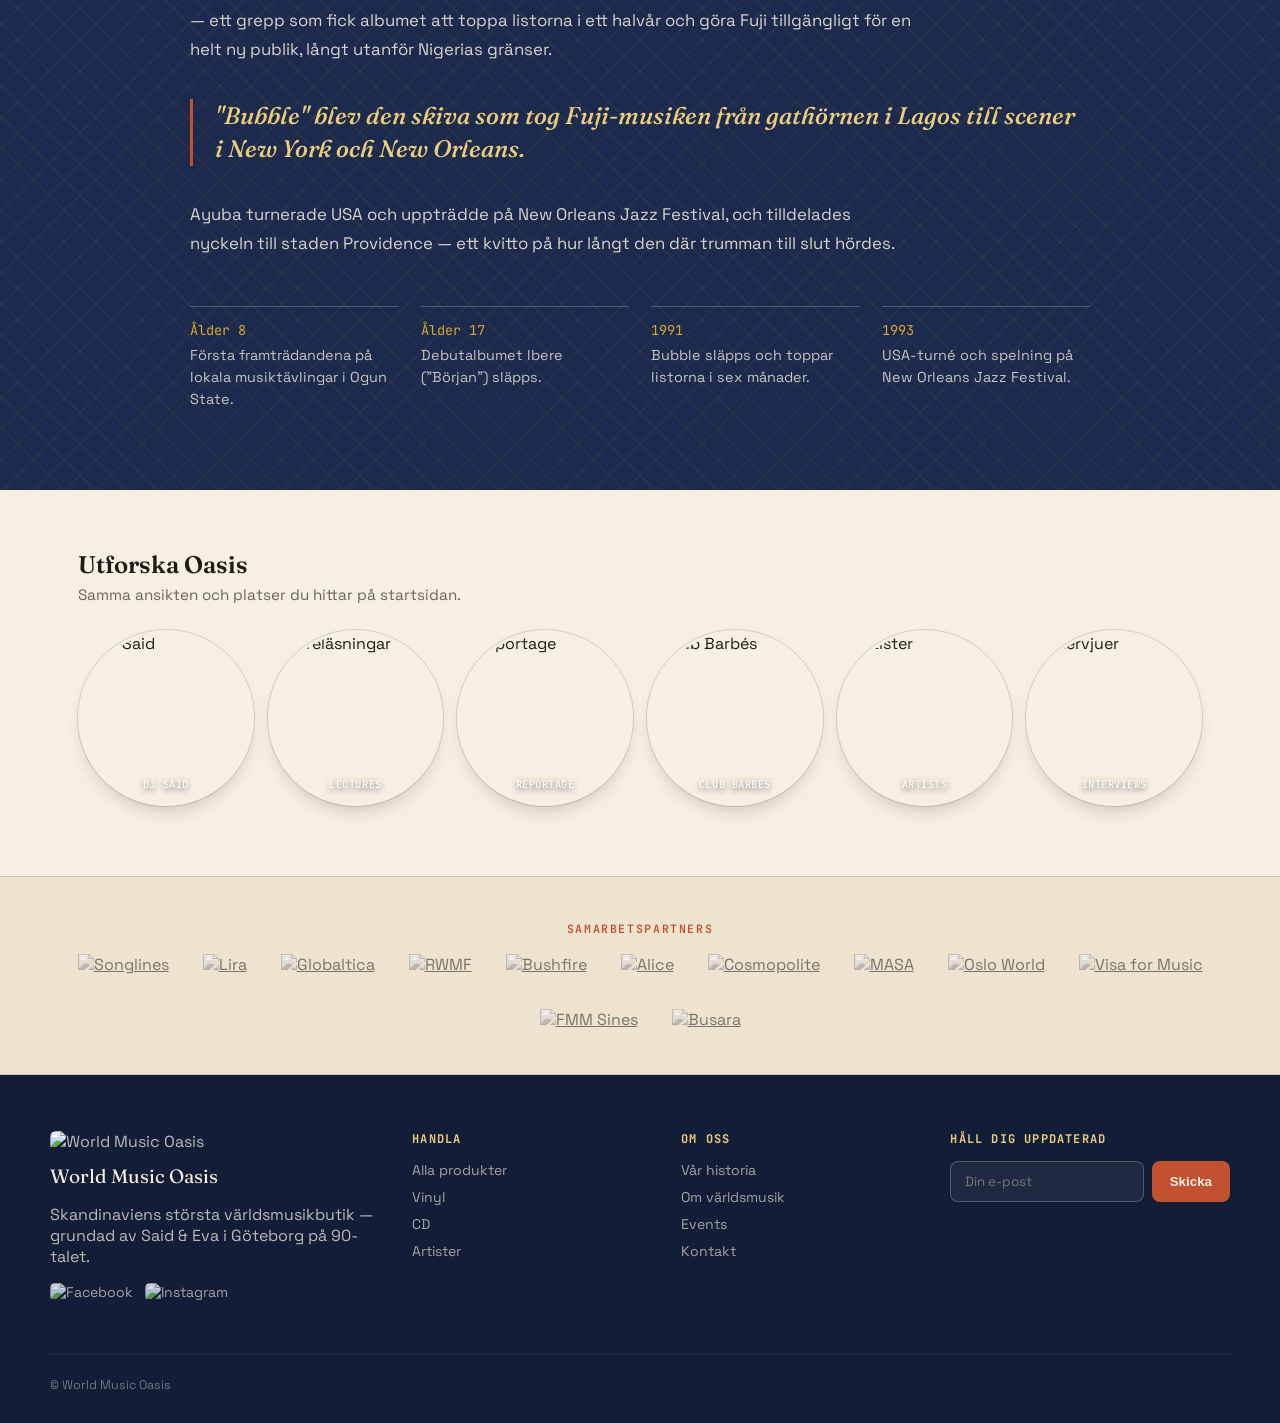
==== commit d67f155a: "Add files via upload" ====
--- a/index.html
+++ b/index.html
@@ -12,28 +12,28 @@
 
 <header>
   <div class="nav-wrap">
-    <a href="index.html" style="text-decoration:none;">
+    <a href="https://husseinx1970.github.io/worldmusicoasis/index.html" style="text-decoration:none;">
       <div class="logo"><img src="https://static.wixstatic.com/media/7166f7_0f824cdf5394435f9f5b06178131a06c~mv2.gif" alt="World Music Oasis" style="height:34px; width:auto; border-radius:6px;"> World Music&nbsp;Oasis</div>
     </a>
     <nav class="links">
-      <a href="index.html">Home</a>
-      <a href="shop-all.html">Shop All</a>
-      <a href="about-us.html">About Us</a>
-      <a href="about-world-music.html">About World Music</a>
-      <a href="events.html">Events</a>
-      <a href="contact.html">Contact</a>
-      <a href="artists.html">More</a>
+      <a href="https://husseinx1970.github.io/worldmusicoasis/index.html">Home</a>
+      <a href="https://husseinx1970.github.io/worldmusicoasis/shop-all.html">Shop All</a>
+      <a href="https://husseinx1970.github.io/worldmusicoasis/about-us.html">About Us</a>
+      <a href="https://husseinx1970.github.io/worldmusicoasis/about-world-music.html">About World Music</a>
+      <a href="https://husseinx1970.github.io/worldmusicoasis/events.html">Events</a>
+      <a href="https://husseinx1970.github.io/worldmusicoasis/contact.html">Contact</a>
+      <a href="https://husseinx1970.github.io/worldmusicoasis/artists.html">More</a>
     </nav>
     <button class="mobile-toggle" aria-label="Meny">☰</button>
   </div>
   <div class="mobile-links">
-    <a href="index.html">Home</a>
-    <a href="shop-all.html">Shop All</a>
-    <a href="about-us.html">About Us</a>
-    <a href="about-world-music.html">About World Music</a>
-    <a href="events.html">Events</a>
-    <a href="contact.html">Contact</a>
-    <a href="artists.html">More</a>
+    <a href="https://husseinx1970.github.io/worldmusicoasis/index.html">Home</a>
+    <a href="https://husseinx1970.github.io/worldmusicoasis/shop-all.html">Shop All</a>
+    <a href="https://husseinx1970.github.io/worldmusicoasis/about-us.html">About Us</a>
+    <a href="https://husseinx1970.github.io/worldmusicoasis/about-world-music.html">About World Music</a>
+    <a href="https://husseinx1970.github.io/worldmusicoasis/events.html">Events</a>
+    <a href="https://husseinx1970.github.io/worldmusicoasis/contact.html">Contact</a>
+    <a href="https://husseinx1970.github.io/worldmusicoasis/artists.html">More</a>
   </div>
 </header>
 
@@ -69,8 +69,8 @@
     </div>
 
     <div class="buy-row">
-      <a class="btn" href="shop-all.html" style="text-decoration:none; display:inline-block;">Handla kollektionen</a>
-      <a class="btn ghost" href="about-us.html" style="text-decoration:none; display:inline-block;">Läs vår historia</a>
+      <a class="btn" href="https://husseinx1970.github.io/worldmusicoasis/shop-all.html" style="text-decoration:none; display:inline-block;">Handla kollektionen</a>
+      <a class="btn ghost" href="https://husseinx1970.github.io/worldmusicoasis/about-us.html" style="text-decoration:none; display:inline-block;">Läs vår historia</a>
     </div>
   </div>
 </section>
@@ -79,7 +79,7 @@
 <section class="shop" id="butik">
   <div class="shop-head">
     <h2>Nyinkommet</h2>
-    <a class="see-all" href="shop-all.html">Visa alla produkter →</a>
+    <a class="see-all" href="https://husseinx1970.github.io/worldmusicoasis/shop-all.html">Visa alla produkter →</a>
   </div>
   <div class="product-grid">
 
@@ -173,27 +173,27 @@
   <h3>Utforska Oasis</h3>
   <p class="lead">Samma ansikten och platser du hittar på startsidan.</p>
   <div class="tile-grid">
-    <a class="tile" href="artists.html">
+    <a class="tile" href="https://husseinx1970.github.io/worldmusicoasis/artists.html">
       <img src="https://static.wixstatic.com/media/7166f7_7521837ab2a44d3faf1ae3227e840b29~mv2.jpeg/v1/crop/x_226,y_0,w_631,h_634/fill/w_260,h_261,al_c,q_80,usm_0.66_1.00_0.01,enc_avif,quality_auto/said2.jpeg" alt="DJ Said">
       <span class="cap">DJ Said</span>
     </a>
-    <a class="tile" href="about-world-music.html">
+    <a class="tile" href="https://husseinx1970.github.io/worldmusicoasis/about-world-music.html">
       <img src="https://static.wixstatic.com/media/7166f7_aab682427e1e443aa6e0ceadcc2f5370~mv2.jpeg/v1/crop/x_211,y_429,w_377,h_378/fill/w_260,h_261,al_c,q_80,usm_0.66_1.00_0.01,enc_avif,quality_auto/mitrassatf.jpeg" alt="Föreläsningar">
       <span class="cap">Lectures</span>
     </a>
-    <a class="tile" href="events.html">
+    <a class="tile" href="https://husseinx1970.github.io/worldmusicoasis/events.html">
       <img src="https://static.wixstatic.com/media/7166f7_caa378e0107c48e58eef85d2fb7a9bc2~mv2.jpeg/v1/crop/x_7,y_919,w_592,h_608/fill/w_254,h_261,al_c,q_80,usm_0.66_1.00_0.01,enc_avif,quality_auto/said-5.jpeg" alt="Reportage">
       <span class="cap">Reportage</span>
     </a>
-    <a class="tile" href="artists.html">
+    <a class="tile" href="https://husseinx1970.github.io/worldmusicoasis/artists.html">
       <img src="https://static.wixstatic.com/media/7166f7_c73ff32344a54e0d898f25d38939cbee~mv2.jpeg/v1/crop/x_200,y_0,w_327,h_328/fill/w_260,h_261,al_c,q_80,usm_0.66_1.00_0.01,enc_avif,quality_auto/tisdass.jpeg" alt="Club Barbés">
       <span class="cap">Club Barbés</span>
     </a>
-    <a class="tile" href="artists.html">
+    <a class="tile" href="https://husseinx1970.github.io/worldmusicoasis/artists.html">
       <img src="https://static.wixstatic.com/media/7166f7_b9ed5227f5da4b95acb08b5313476a7a~mv2.jpeg/v1/crop/x_251,y_0,w_337,h_339/fill/w_260,h_261,al_c,q_80,usm_0.66_1.00_0.01,enc_avif,quality_auto/goran.jpeg" alt="Artister">
       <span class="cap">Artists</span>
     </a>
-    <a class="tile" href="index.html">
+    <a class="tile" href="https://husseinx1970.github.io/worldmusicoasis/index.html">
       <img src="https://static.wixstatic.com/media/7166f7_e942408dedb54524a821d527164a5282~mv2.jpg/v1/crop/x_45,y_0,w_383,h_394/fill/w_254,h_261,al_c,q_80,usm_0.66_1.00_0.01,enc_avif,quality_auto/ali_edited.jpg" alt="Intervjuer">
       <span class="cap">Interviews</span>
     </a>
@@ -235,17 +235,17 @@
     </div>
     <div>
       <h4>Handla</h4>
-      <a href="shop-all.html">Alla produkter</a>
-      <a href="shop-all.html">Vinyl</a>
-      <a href="shop-all.html">CD</a>
-      <a href="shop-all.html">Artister</a>
+      <a href="https://husseinx1970.github.io/worldmusicoasis/shop-all.html">Alla produkter</a>
+      <a href="https://husseinx1970.github.io/worldmusicoasis/shop-all.html">Vinyl</a>
+      <a href="https://husseinx1970.github.io/worldmusicoasis/shop-all.html">CD</a>
+      <a href="https://husseinx1970.github.io/worldmusicoasis/shop-all.html">Artister</a>
     </div>
     <div>
       <h4>Om oss</h4>
-      <a href="about-us.html">Vår historia</a>
-      <a href="about-world-music.html">Om världsmusik</a>
-      <a href="events.html">Events</a>
-      <a href="contact.html">Kontakt</a>
+      <a href="https://husseinx1970.github.io/worldmusicoasis/about-us.html">Vår historia</a>
+      <a href="https://husseinx1970.github.io/worldmusicoasis/about-world-music.html">Om världsmusik</a>
+      <a href="https://husseinx1970.github.io/worldmusicoasis/events.html">Events</a>
+      <a href="https://husseinx1970.github.io/worldmusicoasis/contact.html">Kontakt</a>
     </div>
     <div>
       <h4>Håll dig uppdaterad</h4>
@@ -257,7 +257,6 @@
   </div>
   <div class="bottom-line">
     <span>© World Music Oasis</span>
-    <span>Ombyggd design · Worldmusic Oasis</span>
   </div>
 </footer>
 
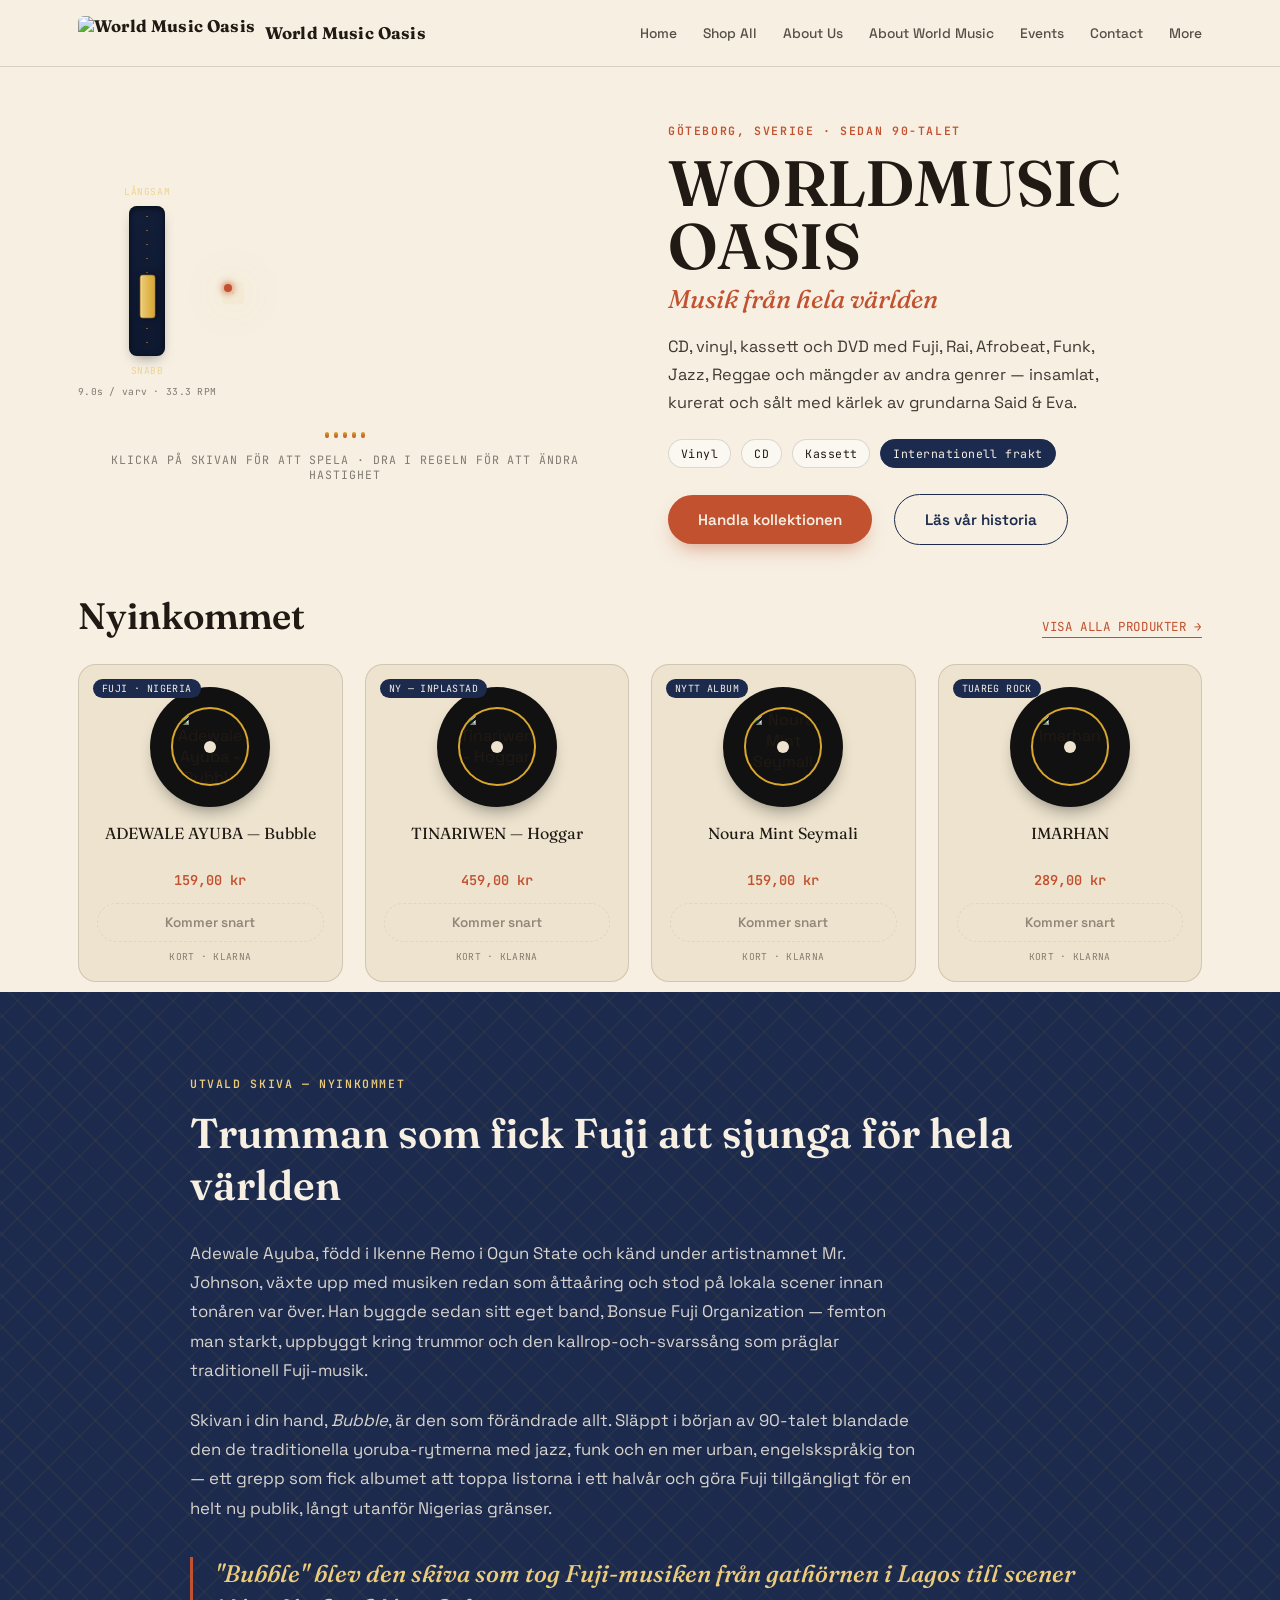
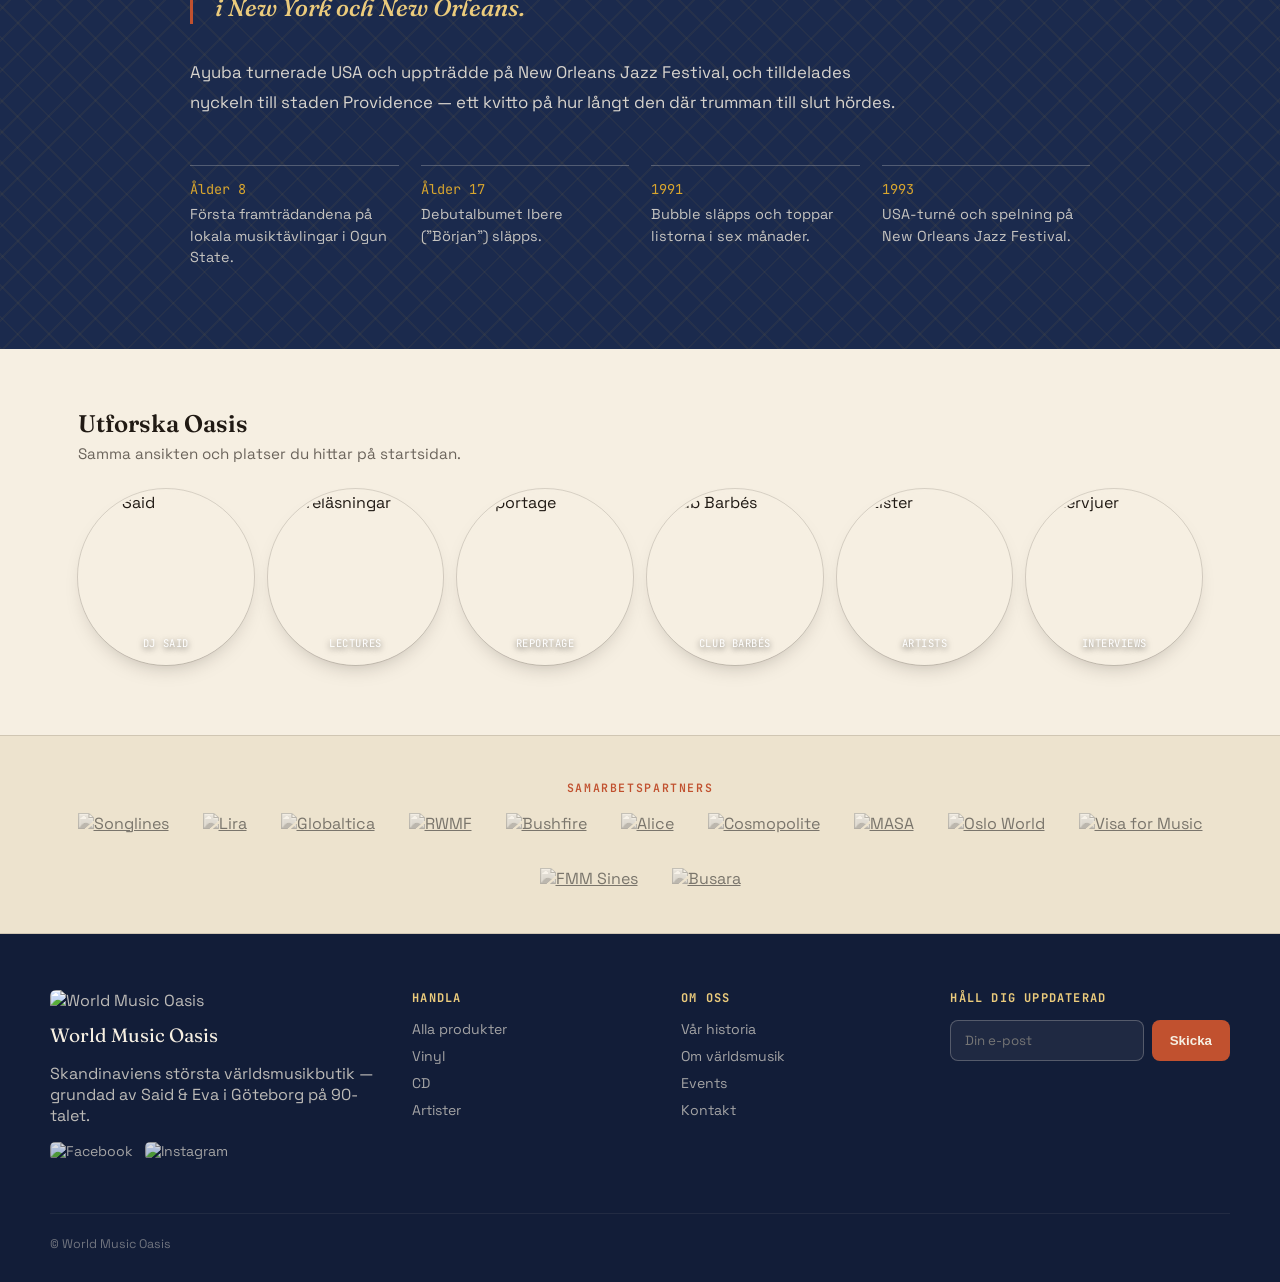
==== commit ea3ce9a8: "Add files via upload" ====
--- a/index.html
+++ b/index.html
@@ -38,18 +38,49 @@
 </header>
 
 <section class="hero" id="hem">
-  <div>
-    <div class="platter-stage" id="platter">
-      <div class="vinyl">
-        <div class="label"></div>
-      </div>
-      <svg class="tonearm" viewBox="0 0 100 100" fill="none" xmlns="http://www.w3.org/2000/svg">
-        <circle cx="86" cy="12" r="7" fill="#D9A62E"/>
-        <rect x="83" y="10" width="6" height="70" rx="3" fill="#e7e7e7" transform="rotate(18 86 12)"/>
-        <circle cx="20" cy="82" r="3.5" fill="#e7e7e7"/>
-      </svg>
-    </div>
-    <div class="play-hint">Håll muspekaren över skivan — hör den snurra</div>
+  <div class="turntable-wrap" id="turntableWrap">
+    <div class="deck-row">
+      <div class="pitch-control">
+        <span class="pitch-label">LÅNGSAM</span>
+        <div class="fader-track">
+          <input type="range" id="pitchFader" min="2" max="24" step="0.5" value="9" aria-label="Ändra hastighet">
+        </div>
+        <span class="pitch-label">SNABB</span>
+        <div class="pitch-readout" id="pitchReadout">9.0s / varv</div>
+      </div>
+
+      <div class="platter-stage" id="platter">
+        <div class="halo-ring"></div>
+        <svg class="ring-text" viewBox="0 0 200 200" xmlns="http://www.w3.org/2000/svg">
+          <defs>
+            <path id="ringPath" d="M100,100 m-90,0 a90,90 0 1,1 180,0 a90,90 0 1,1 -180,0"/>
+          </defs>
+          <text font-family="'JetBrains Mono', monospace" font-size="7.2" letter-spacing="3" fill="var(--gold-soft)">
+            <textPath href="#ringPath" startOffset="0%">✦ WORLDMUSIC OASIS ✦ GÖTEBORG ✦ SEDAN 90-TALET ✦ WORLDMUSIC OASIS ✦ GÖTEBORG ✦ SEDAN 90-TALET</textPath>
+          </text>
+        </svg>
+        <div class="turntable-base">
+          <div class="iris-ring"></div>
+          <div class="vinyl">
+            <div class="vinyl-sheen"></div>
+            <div class="label"></div>
+          </div>
+          <svg class="tonearm" viewBox="0 0 100 100" fill="none" xmlns="http://www.w3.org/2000/svg">
+            <circle cx="86" cy="12" r="8" fill="var(--gold)"/>
+            <circle cx="86" cy="12" r="3" fill="var(--indigo-deep)"/>
+            <rect x="83" y="10" width="6" height="66" rx="3" fill="#ececec" transform="rotate(18 86 12)"/>
+            <circle cx="20" cy="82" r="3.2" fill="var(--gold)"/>
+          </svg>
+          <div class="deck-brand">Worldmusic Oasis</div>
+          <div class="power-dot"></div>
+        </div>
+      </div>
+    </div>
+
+    <div class="eq-bars">
+      <span></span><span></span><span></span><span></span><span></span>
+    </div>
+    <div class="play-hint">Klicka på skivan för att spela · dra i regeln för att ändra hastighet</div>
   </div>
 
   <div class="hero-copy">
--- a/style.css
+++ b/style.css
@@ -84,38 +84,196 @@
     position:relative; display:flex; align-items:center; justify-content:center;
     aspect-ratio:1/1;
   }
+  .platter-stage::before{
+    content:''; position:absolute; inset:-6%; border-radius:50%;
+    background:radial-gradient(circle at 50% 45%, rgba(217,166,46,0.22), transparent 70%);
+    filter:blur(30px);
+    z-index:0;
+  }
+  .turntable-base{
+    position:relative; width:100%; height:100%; border-radius:50%;
+    display:flex; align-items:center; justify-content:center;
+    background:
+      radial-gradient(circle at 32% 28%, rgba(255,255,255,0.10), transparent 45%),
+      linear-gradient(155deg, #23345c 0%, var(--indigo) 55%, var(--indigo-deep) 100%);
+    box-shadow:
+      0 40px 70px -25px rgba(18,29,56,0.6),
+      inset 0 0 0 1px rgba(217,166,46,0.35),
+      inset 0 2px 10px rgba(255,255,255,0.08);
+  }
   .vinyl{
-    width:88%; aspect-ratio:1/1; border-radius:50%;
+    width:82%; aspect-ratio:1/1; border-radius:50%;
     background:
       repeating-radial-gradient(circle at center, #0c0c0c 0px, #0c0c0c 1px, #1a1a1a 2px, #1a1a1a 3px);
-    box-shadow:0 30px 60px -20px rgba(18,29,56,0.55), inset 0 0 0 2px rgba(255,255,255,0.04);
+    box-shadow:0 20px 40px -18px rgba(0,0,0,0.6), inset 0 0 0 2px rgba(255,255,255,0.04);
     position:relative;
-    animation:spin 9s linear infinite;
+    animation:spin var(--spin-dur, 9s) linear infinite;
     animation-play-state:paused;
+    overflow:hidden;
   }
   .platter-stage:hover .vinyl, .platter-stage.playing .vinyl{ animation-play-state:running; }
   @keyframes spin{ to{ transform:rotate(360deg);} }
+  .vinyl-sheen{
+    position:absolute; inset:0; border-radius:50%;
+    background:conic-gradient(from 210deg, transparent 0deg, rgba(255,255,255,0.16) 18deg, transparent 40deg, transparent 360deg);
+    mix-blend-mode:screen;
+    pointer-events:none;
+  }
   .label{
-    position:absolute; inset:0; margin:auto; width:40%; height:40%; border-radius:50%;
+    position:absolute; inset:0; margin:auto; width:38%; height:38%; border-radius:50%;
     background-image:url('https://static.wixstatic.com/media/7166f7_14593338bad542749aed587544c12a95~mv2.jpg/v1/fit/w_500,h_500,q_90/file.jpg');
     background-size:cover; background-position:center;
-    box-shadow:0 0 0 3px var(--gold), 0 0 0 5px rgba(0,0,0,0.4);
+    box-shadow:0 0 0 3px var(--gold), 0 0 0 5px rgba(0,0,0,0.4), 0 6px 14px rgba(0,0,0,0.4);
   }
   .label::after{
-    content:''; position:absolute; inset:0; margin:auto; width:14%; height:14%;
+    content:''; position:absolute; inset:0; margin:auto; width:13%; height:13%;
     background:var(--cream); border-radius:50%; box-shadow:0 0 0 2px rgba(0,0,0,0.5);
   }
   .tonearm{
-    position:absolute; top:-4%; right:2%; width:34%; height:34%;
+    position:absolute; top:-2%; right:0%; width:36%; height:36%;
     transform-origin:88% 12%;
     transform:rotate(-24deg);
     transition:transform .6s cubic-bezier(.4,0,.2,1);
-    filter:drop-shadow(0 8px 10px rgba(0,0,0,0.35));
+    filter:drop-shadow(0 10px 12px rgba(0,0,0,0.4));
+    z-index:2;
   }
   .platter-stage:hover .tonearm, .platter-stage.playing .tonearm{ transform:rotate(4deg); }
+  .deck-brand{
+    position:absolute; bottom:8%; left:0; right:0; text-align:center;
+    font-family:'JetBrains Mono', monospace; font-size:0.6rem; letter-spacing:0.18em;
+    text-transform:uppercase; color:rgba(246,239,226,0.35);
+    z-index:1;
+  }
+  .power-dot{
+    position:absolute; bottom:6%; right:10%; width:8px; height:8px; border-radius:50%;
+    background:var(--rust); box-shadow:0 0 6px 2px rgba(193,81,47,0.6);
+    transition:background .3s ease, box-shadow .3s ease;
+    z-index:2;
+  }
+  .platter-stage:hover .power-dot, .platter-stage.playing .power-dot{
+    background:#4CAF6D; box-shadow:0 0 8px 3px rgba(76,175,109,0.7);
+  }
   .play-hint{
     margin-top:14px; text-align:center; font-family:'JetBrains Mono',monospace;
     font-size:0.72rem; letter-spacing:0.08em; text-transform:uppercase; opacity:0.55;
+  }
+
+  /* ---------- häftiga extra-effekter ---------- */
+  .halo-ring{
+    position:absolute; inset:-4%; border-radius:50%;
+    border:1.5px solid rgba(217,166,46,0.35);
+    box-shadow:0 0 0 10px rgba(217,166,46,0.05), 0 0 44px 8px rgba(217,166,46,0.22);
+    animation:halo-pulse 3.4s ease-in-out infinite;
+    pointer-events:none;
+    z-index:0;
+  }
+  @keyframes halo-pulse{
+    0%,100%{ transform:scale(1); opacity:0.7; }
+    50%{ transform:scale(1.035); opacity:1; }
+  }
+  .ring-text{
+    position:absolute; inset:-10%; width:120%; height:120%;
+    animation:ring-spin calc(var(--spin-dur, 9s) * 2.8) linear infinite;
+    pointer-events:none;
+    z-index:3;
+    opacity:0.9;
+  }
+  @keyframes ring-spin{ to{ transform:rotate(360deg); } }
+  .iris-ring{
+    position:absolute; width:87%; aspect-ratio:1/1; border-radius:50%;
+    background:conic-gradient(from 0deg, #ff9d6c, var(--gold), #7fa7ff, var(--rust), #ff9d6c);
+    filter:blur(11px) saturate(1.4);
+    opacity:0.45;
+    animation:spin var(--spin-dur, 9s) linear infinite;
+    animation-play-state:paused;
+  }
+  .platter-stage:hover .iris-ring, .platter-stage.playing .iris-ring{ animation-play-state:running; }
+  .eq-bars{
+    display:flex; align-items:flex-end; justify-content:center; gap:5px;
+    height:22px; margin-top:18px;
+  }
+  .eq-bars span{
+    width:4px; height:6px; border-radius:2px;
+    background:linear-gradient(180deg, var(--gold), var(--rust));
+    animation:eq-idle 2.6s ease-in-out infinite;
+  }
+  .eq-bars span:nth-child(1){ animation-delay:-1.9s; }
+  .eq-bars span:nth-child(2){ animation-delay:-1.1s; }
+  .eq-bars span:nth-child(3){ animation-delay:-2.4s; }
+  .eq-bars span:nth-child(4){ animation-delay:-0.4s; }
+  .eq-bars span:nth-child(5){ animation-delay:-1.5s; }
+  @keyframes eq-idle{
+    0%,100%{ height:5px; opacity:.4; }
+    50%{ height:9px; opacity:.6; }
+  }
+  .turntable-wrap:has(.platter-stage:hover) .eq-bars span,
+  .turntable-wrap:has(.platter-stage.playing) .eq-bars span{
+    animation-name:eq-bounce;
+    animation-duration:calc(var(--spin-dur, 9s) * 0.12);
+  }
+  @keyframes eq-bounce{
+    0%,100%{ height:6px; opacity:.75; }
+    30%{ height:24px; opacity:1; }
+    60%{ height:12px; opacity:.9; }
+  }
+
+  /* ---------- DJ pitch-fader (hastighetsreglage) ---------- */
+  .deck-row{
+    display:flex; align-items:center; gap:16px;
+  }
+  .pitch-control{
+    display:flex; flex-direction:column; align-items:center; gap:8px;
+    flex:0 0 auto;
+  }
+  .fader-track{
+    width:36px; height:150px; position:relative;
+    background:linear-gradient(180deg, var(--indigo-deep), #0e1830);
+    border-radius:8px;
+    box-shadow:inset 0 2px 6px rgba(0,0,0,0.6), 0 6px 14px -6px rgba(0,0,0,0.5);
+    display:flex; align-items:center; justify-content:center;
+    overflow:hidden;
+  }
+  .fader-track::before{
+    content:'';
+    position:absolute; left:50%; top:10px; bottom:10px; width:2px;
+    background:repeating-linear-gradient(180deg, rgba(217,166,46,0.5) 0 1px, transparent 1px 14px);
+    transform:translateX(-50%);
+  }
+  #pitchFader{
+    -webkit-appearance:none; appearance:none;
+    width:130px; height:30px;
+    background:transparent;
+    transform:rotate(-90deg);
+    cursor:grab;
+    margin:0;
+  }
+  #pitchFader:active{ cursor:grabbing; }
+  #pitchFader::-webkit-slider-runnable-track{ height:4px; background:transparent; }
+  #pitchFader::-webkit-slider-thumb{
+    -webkit-appearance:none;
+    width:44px; height:16px; border-radius:4px;
+    background:linear-gradient(180deg, var(--gold-soft), var(--gold));
+    box-shadow:0 2px 6px rgba(0,0,0,0.5), inset 0 1px 0 rgba(255,255,255,0.4);
+    border:1px solid rgba(0,0,0,0.3);
+    margin-top:-6px;
+  }
+  #pitchFader::-moz-range-track{ height:4px; background:transparent; }
+  #pitchFader::-moz-range-thumb{
+    width:44px; height:16px; border-radius:4px; border:1px solid rgba(0,0,0,0.3);
+    background:linear-gradient(180deg, var(--gold-soft), var(--gold));
+    box-shadow:0 2px 6px rgba(0,0,0,0.5);
+  }
+  .pitch-label{
+    font-family:'JetBrains Mono',monospace; font-size:0.6rem; letter-spacing:0.06em;
+    color:var(--gold-soft); opacity:0.75;
+  }
+  .pitch-readout{
+    font-family:'JetBrains Mono',monospace; font-size:0.6rem; letter-spacing:0.03em;
+    color:rgba(33,26,20,0.55); white-space:nowrap;
+  }
+  @media (max-width:560px){
+    .fader-track{ height:110px; }
+    #pitchFader{ width:94px; }
   }
 
   .hero-copy .eyebrow{ margin-bottom:14px; display:block; }
